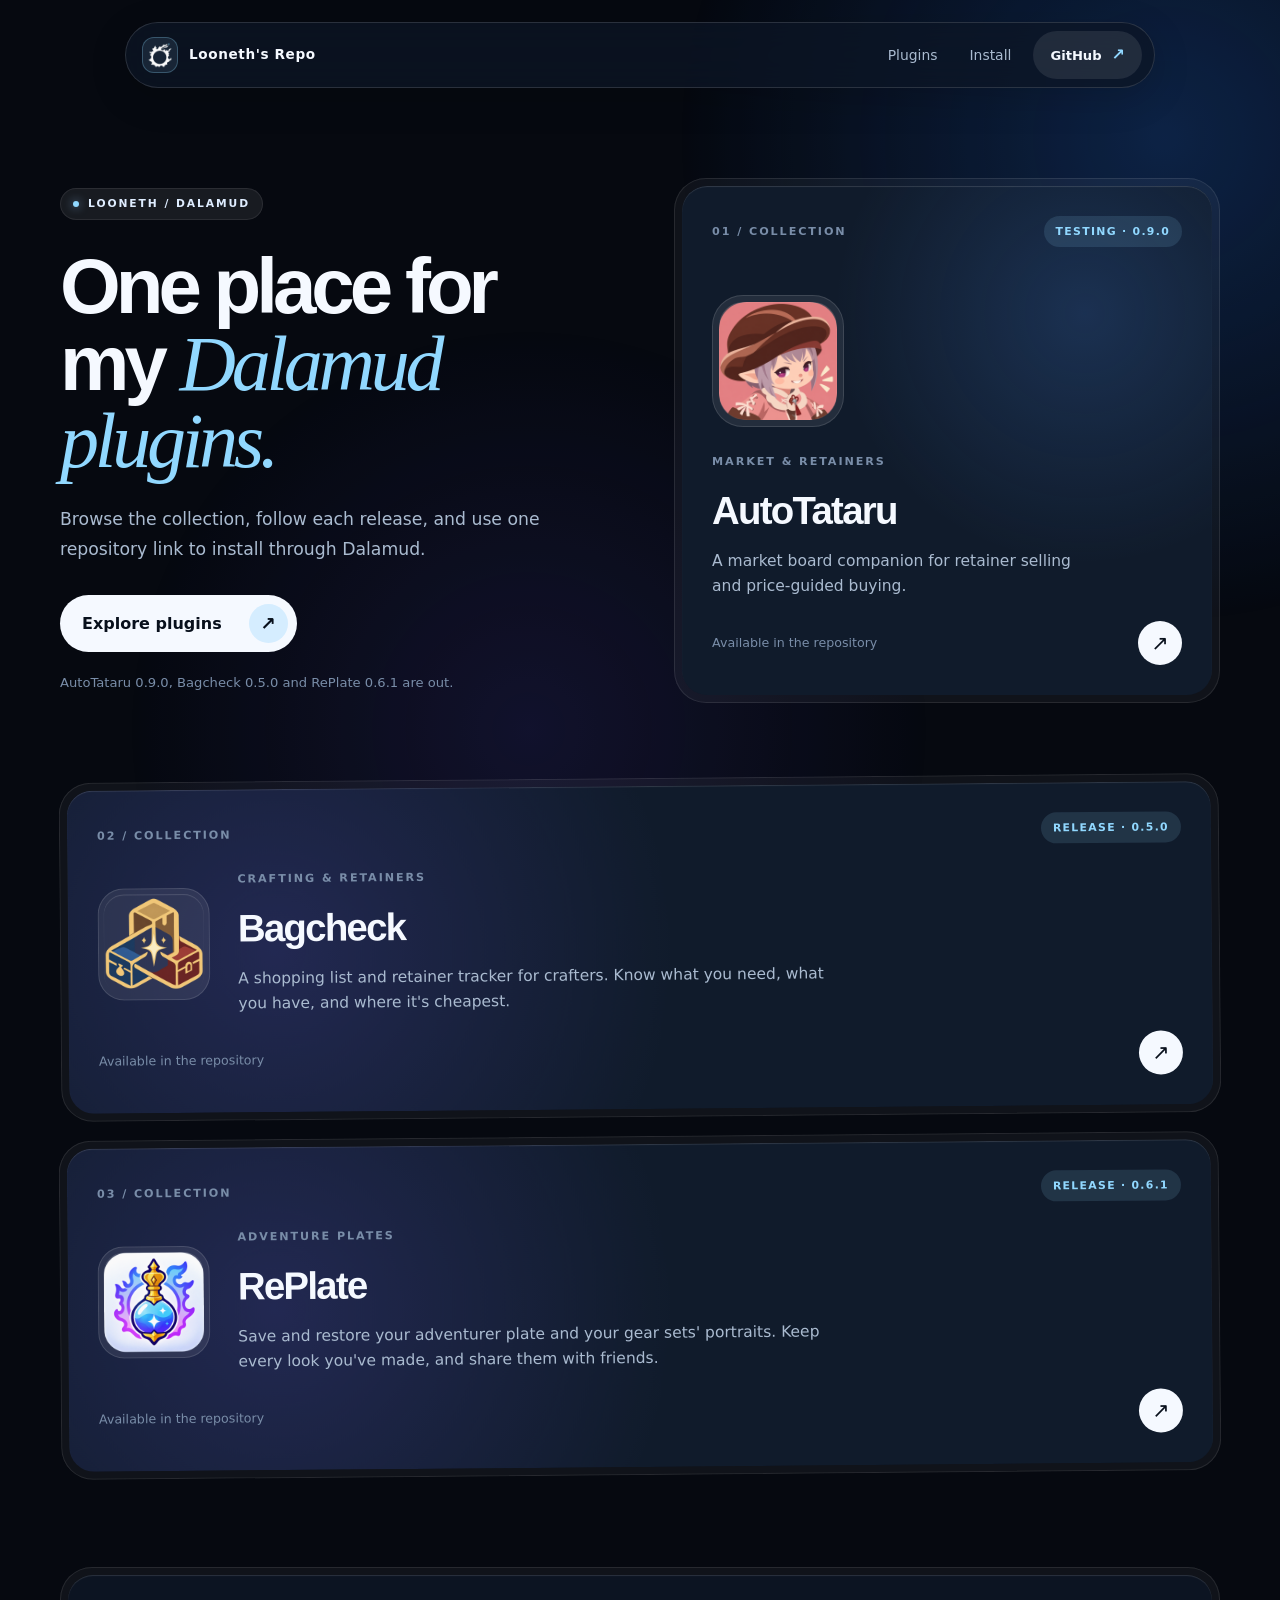
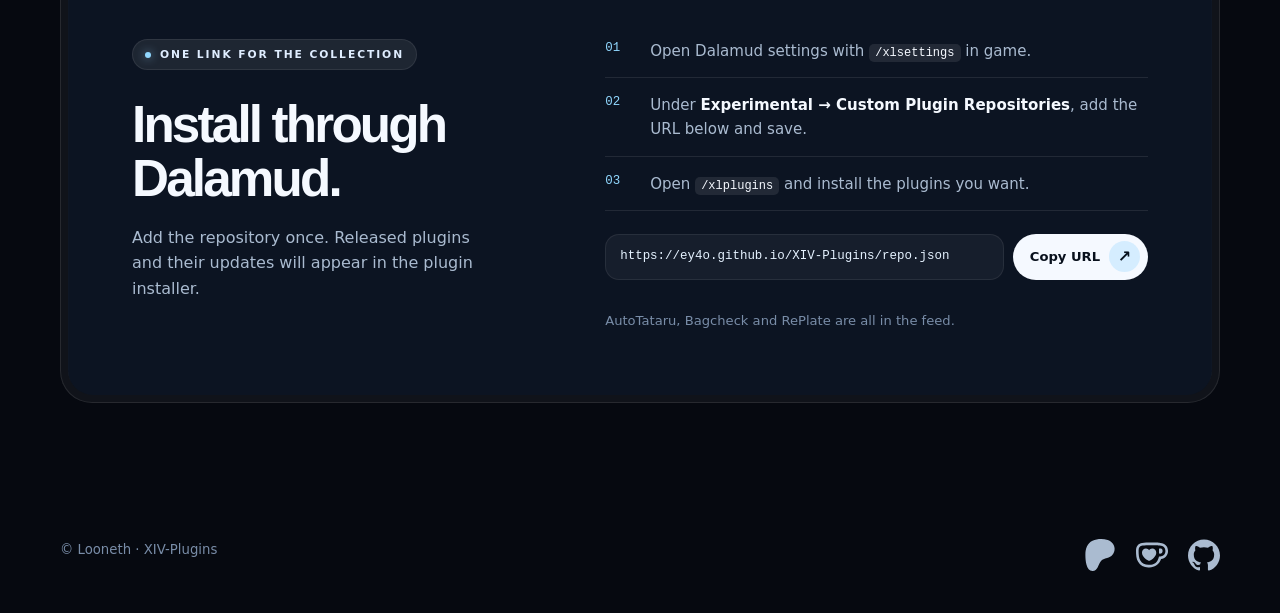
==== docs/index.html @ 41f7b9a5 "RePlate 0.6.1: works with HaselTweaks" ====
<!doctype html>
<html lang="en">
<head>
  <meta charset="utf-8">
  <meta name="viewport" content="width=device-width, initial-scale=1">
  <meta name="theme-color" content="#060910">
  <meta name="description" content="Looneth's Dalamud plugin collection, release information, and repository installation link.">
  <title>XIV-Plugins · Looneth</title>
  <link rel="icon" type="image/png" href="assets/dalamud.png">
  <link rel="stylesheet" href="assets/styles.css">
</head>
<body>
  <div class="ambient" aria-hidden="true"></div>
  <header class="site-nav">
    <div class="nav-inner">
      <a class="brand" href="./" aria-label="Looneth's Repo home"><span class="brand-seal" aria-hidden="true"><img src="assets/dalamud.png" alt="" width="28" height="28"></span><span>Looneth's Repo</span></a>
      <nav aria-label="Primary"><a href="#collection">Plugins</a><a href="#install">Install</a></nav>
      <a class="nav-github" href="https://github.com/EY4O/XIV-Plugins">GitHub <span aria-hidden="true">↗</span></a>
    </div>
  </header>

  <main>
    <section class="hero layout-shell" aria-labelledby="page-title">
      <div class="hero-copy" data-reveal>
        <p class="eyebrow"><span class="eyebrow-point" aria-hidden="true"></span> Looneth / Dalamud</p>
        <h1 id="page-title">One place for my <em>Dalamud plugins.</em></h1>
        <p class="hero-intro">Browse the collection, follow each release, and use one repository link to install through Dalamud.</p>
        <a class="cta" href="#collection"><span>Explore plugins</span><span class="cta-icon" aria-hidden="true">↗</span></a>
        <p class="hero-note">AutoTataru 0.9.0, Bagcheck 0.5.0 and RePlate 0.6.1 are out.</p>
      </div>

      <div class="feature-shell" id="collection" data-reveal>
        <article class="feature-card" aria-labelledby="featured-plugin">
          <div class="feature-top"><span class="overline">01 / Collection</span><span class="status">Testing · 0.9.0</span></div>
          <div class="feature-icon-shell"><div class="feature-icon-core"><img src="assets/autotataru-icon.png" alt="AutoTataru icon" width="116" height="116"></div></div>
          <div class="feature-content">
            <p class="overline">Market &amp; retainers</p>
            <h2 id="featured-plugin">AutoTataru</h2>
            <p>A market board companion for retainer selling and price-guided buying.</p>
          </div>
          <div class="feature-bottom"><span>Available in the repository</span><a class="round-link" href="plugins/autotataru/" aria-label="View AutoTataru details"><span aria-hidden="true">↗</span></a></div>
        </article>
      </div>
    </section>

    <section class="collection-addition layout-shell" aria-labelledby="bagcheck-plugin" data-reveal>
      <div class="feature-shell">
        <article class="feature-card feature-card-addition">
          <div class="feature-top"><span class="overline">02 / Collection</span><span class="status">Release · 0.5.0</span></div>
          <div class="feature-card-addition-main">
            <div class="feature-icon-shell"><div class="feature-icon-core"><img src="assets/bagcheck-icon.png" alt="Bagcheck icon" width="116" height="116"></div></div>
            <div class="feature-content">
              <p class="overline">Crafting &amp; retainers</p>
              <h2 id="bagcheck-plugin">Bagcheck</h2>
              <p>A shopping list and retainer tracker for crafters. Know what you need, what you have, and where it's cheapest.</p>
            </div>
          </div>
          <div class="feature-bottom"><span>Available in the repository</span><a class="round-link" href="plugins/bagcheck/" aria-label="View Bagcheck details"><span aria-hidden="true">↗</span></a></div>
        </article>
      </div>
    </section>

    <section class="collection-addition layout-shell" aria-labelledby="replate-plugin" data-reveal>
      <div class="feature-shell">
        <article class="feature-card feature-card-addition">
          <div class="feature-top"><span class="overline">03 / Collection</span><span class="status">Release · 0.6.1</span></div>
          <div class="feature-card-addition-main">
            <div class="feature-icon-shell"><div class="feature-icon-core"><img src="assets/replate-icon.png" alt="RePlate icon" width="116" height="116"></div></div>
            <div class="feature-content">
              <p class="overline">Adventure Plates</p>
              <h2 id="replate-plugin">RePlate</h2>
              <p>Save and restore your adventurer plate and your gear sets' portraits. Keep every look you've made, and share them with friends.</p>
            </div>
          </div>
          <div class="feature-bottom"><span>Available in the repository</span><a class="round-link" href="plugins/replate/" aria-label="View RePlate details"><span aria-hidden="true">↗</span></a></div>
        </article>
      </div>
    </section>

    <section class="install-section layout-shell" id="install" aria-labelledby="install-title" data-reveal>
      <div class="install-shell">
        <div class="install-core">
          <div class="install-heading">
            <p class="eyebrow"><span class="eyebrow-point" aria-hidden="true"></span> One link for the collection</p>
            <h2 id="install-title">Install through Dalamud.</h2>
            <p>Add the repository once. Released plugins and their updates will appear in the plugin installer.</p>
          </div>
          <div class="install-details">
            <ol class="steps">
              <li><span>01</span><p>Open Dalamud settings with <kbd>/xlsettings</kbd> in game.</p></li>
              <li><span>02</span><p>Under <strong>Experimental → Custom Plugin Repositories</strong>, add the URL below and save.</p></li>
              <li><span>03</span><p>Open <kbd>/xlplugins</kbd> and install the plugins you want.</p></li>
            </ol>
            <div class="feed-row"><code id="feed-url">https://ey4o.github.io/XIV-Plugins/repo.json</code><button class="copy-button" id="copy-feed" type="button">Copy URL <span class="copy-symbol" aria-hidden="true">↗</span></button></div>
            <p class="copy-feedback" id="copy-feedback" role="status" aria-live="polite"></p>
            <p class="feed-note">AutoTataru, Bagcheck and RePlate are all in the feed.</p>
          </div>
        </div>
      </div>
    </section>
  </main>

  <footer class="site-footer layout-shell">
    <span>© Looneth · XIV-Plugins</span>
    <div class="footer-social" aria-label="Community links">
      <a class="social-link" href="https://www.patreon.com/Looneth" aria-label="Support Looneth on Patreon" title="Patreon"><span class="social-icon social-patreon" aria-hidden="true"></span></a>
      <a class="social-link" href="https://ko-fi.com/looneth" aria-label="Support Looneth on Ko-fi" title="Ko-fi"><span class="social-icon social-kofi" aria-hidden="true"></span></a>
      <a class="social-link" href="https://github.com/EY4O/XIV-Plugins" aria-label="XIV-Plugins on GitHub" title="GitHub"><span class="social-icon social-github" aria-hidden="true"></span></a>
    </div>
  </footer>
  <script>
    document.getElementById('copy-feed').addEventListener('click', async () => {
      const feedback = document.getElementById('copy-feedback');
      try {
        await navigator.clipboard.writeText(document.getElementById('feed-url').textContent.trim());
        feedback.textContent = 'Repository URL copied.';
      } catch {
        feedback.textContent = 'Copy the URL shown above.';
      }
    });
    if ('IntersectionObserver' in window && !matchMedia('(prefers-reduced-motion: reduce)').matches) {
      const blocks = document.querySelectorAll('[data-reveal]');
      document.documentElement.classList.add('motion');
      blocks.forEach(block => block.classList.add('awaiting-reveal'));
      const observer = new IntersectionObserver(entries => {
        entries.forEach(entry => {
          if (!entry.isIntersecting) return;
          entry.target.classList.remove('awaiting-reveal');
          entry.target.classList.add('revealed');
          observer.unobserve(entry.target);
        });
      }, { threshold: 0.08 });
      blocks.forEach(block => observer.observe(block));
    }
  </script>
</body>
</html>
---- docs/assets/styles.css ----
:root {
  color-scheme: dark;
  --bg: #060910;
  --surface: #0c1422;
  --surface-2: #101b2b;
  --text: #f5f9ff;
  --muted: #aabbd0;
  --subtle: #798da8;
  --accent: #91d8ff;
  --line: rgba(245, 249, 255, .11);
  font-family: "Geist", "Segoe UI Variable", system-ui, sans-serif;
  font-synthesis: none;
}
* { box-sizing: border-box; }
html { scroll-behavior: smooth; }
body { margin: 0; min-width: 320px; background: var(--bg); color: var(--text); line-height: 1.6; }
body > *:not(.ambient) { position: relative; z-index: 1; }
.ambient { position: fixed; inset: -12%; z-index: 0; pointer-events: none; background: radial-gradient(circle at 83% 22%, rgba(30, 95, 193, .39), transparent 31%), radial-gradient(circle at 43% 75%, rgba(71, 61, 171, .24), transparent 33%); opacity: .78; animation: drift 25s cubic-bezier(.32,.72,0,1) infinite alternate; }
@keyframes drift { from { transform: translate3d(-1%, 0, 0); } to { transform: translate3d(1.5%, -1.5%, 0); } }
a { color: inherit; }
button { font: inherit; }
img { max-width: 100%; }
::selection { background: #2265a5; color: #fff; }
.layout-shell { width: min(1160px, calc(100% - 48px)); margin-inline: auto; }

.site-nav { position: sticky !important; top: 18px; z-index: 10 !important; width: min(1030px, calc(100% - 36px)); margin: 22px auto 0; border-radius: 999px; background: rgba(13, 22, 38, .76); box-shadow: inset 0 0 0 1px rgba(255,255,255,.13), 0 10px 38px rgba(0,0,0,.16); backdrop-filter: blur(20px); -webkit-backdrop-filter: blur(20px); }
.nav-inner { min-height: 66px; display: flex; align-items: center; justify-content: space-between; gap: 22px; padding: 8px 13px 8px 17px; }
.brand { display: inline-flex; align-items: center; gap: 11px; flex: none; text-decoration: none; font-size: .85rem; font-weight: 750; letter-spacing: .045em; }
.brand-seal { width: 36px; height: 36px; display: inline-grid; place-items: center; border-radius: 12px; background: rgba(145,216,255,.1); box-shadow: inset 0 0 0 1px rgba(145,216,255,.27); }
.brand-seal img { display: block; width: 28px; height: 28px; object-fit: contain; }
.nav-inner nav { display: flex; align-items: center; gap: 32px; margin-left: auto; }
.nav-inner nav a { color: var(--muted); text-decoration: none; font-size: .87rem; }
.nav-inner nav a:hover { color: var(--text); }
.nav-github { display: inline-flex; align-items: center; gap: 10px; flex: none; padding: 11px 17px; border-radius: 999px; background: rgba(255,255,255,.09); text-decoration: none; font-size: .82rem; font-weight: 650; }
.nav-github span { color: var(--accent); font-size: 1rem; }

.hero { display: grid; grid-template-columns: minmax(0, .98fr) minmax(0, 1.02fr); align-items: center; gap: clamp(42px, 7vw, 105px); min-height: 680px; padding-top: 90px; padding-bottom: 110px; }
.hero-copy { max-width: 560px; }
.eyebrow { display: inline-flex; align-items: center; gap: 9px; width: max-content; max-width: 100%; margin: 0 0 28px; padding: 7px 13px; border-radius: 999px; background: rgba(255,255,255,.075); box-shadow: inset 0 0 0 1px rgba(255,255,255,.08); color: #dfedff; font-size: .67rem; font-weight: 650; letter-spacing: .18em; text-transform: uppercase; }
.eyebrow-point { width: 6px; height: 6px; flex: none; border-radius: 50%; background: var(--accent); box-shadow: 0 0 10px rgba(145,216,255,.66); }
h1, h2, h3, p { margin-top: 0; }
h1, h2, h3 { font-weight: 650; }
h1 { margin-bottom: 26px; font-family: "Clash Display", "Aptos Display", "Segoe UI Variable", sans-serif; font-size: clamp(3.7rem, 6.1vw, 6.5rem); line-height: .99; letter-spacing: -.064em; }
h1 em { color: var(--accent); font-family: "PP Editorial New", "Instrument Serif", Georgia, serif; font-weight: 400; letter-spacing: -.055em; }
.hero-intro { max-width: 500px; margin-bottom: 30px; color: var(--muted); font-size: 1.08rem; line-height: 1.72; }
.hero-note { margin: 20px 0 0; color: var(--subtle); font-size: .82rem; }
.cta { display: inline-flex; align-items: center; justify-content: space-between; gap: 27px; min-height: 57px; padding: 8px 9px 8px 22px; border-radius: 999px; background: var(--text); color: #08101c; text-decoration: none; font-weight: 750; transition: transform .5s cubic-bezier(.32,.72,0,1); }
.cta:active, .copy-button:active { transform: scale(.98); }
.cta-icon { display: inline-grid; place-items: center; width: 39px; height: 39px; border-radius: 50%; background: #d5edff; font-size: 1.15rem; transition: transform .5s cubic-bezier(.32,.72,0,1); }
.cta:hover .cta-icon { transform: translate(3px,-2px) scale(1.05); }

.feature-shell, .install-shell, .detail-shell, .content-shell { padding: 8px; border-radius: 32px; background: rgba(255,255,255,.045); box-shadow: inset 0 0 0 1px rgba(255,255,255,.095); }
.feature-shell { scroll-margin-top: 110px; transform: rotate(1.5deg); transition: transform .7s cubic-bezier(.32,.72,0,1); }
.feature-shell:hover { transform: rotate(0) translateY(-4px); }
.feature-card { min-height: 505px; display: flex; flex-direction: column; padding: 30px; border-radius: 25px; background: radial-gradient(circle at 76% 25%, rgba(64,126,218,.22), transparent 45%), var(--surface-2); box-shadow: inset 0 1px 1px rgba(255,255,255,.14); }
.feature-top, .feature-bottom { display: flex; align-items: center; justify-content: space-between; gap: 18px; }
.overline { margin: 0; color: var(--subtle); font-size: .7rem; font-weight: 700; letter-spacing: .17em; text-transform: uppercase; }
.status { display: inline-block; padding: 7px 12px; border-radius: 999px; background: rgba(145,216,255,.13); color: var(--accent); font-size: .68rem; font-weight: 750; letter-spacing: .12em; text-transform: uppercase; white-space: nowrap; }
.feature-icon-shell { width: 132px; height: 132px; margin-top: 48px; padding: 7px; border-radius: 31px; background: rgba(255,255,255,.08); box-shadow: inset 0 0 0 1px rgba(255,255,255,.12); }
.feature-icon-core { width: 100%; height: 100%; overflow: hidden; border-radius: 24px; box-shadow: inset 0 1px 1px rgba(255,255,255,.15); }
.feature-icon-core img { width: 100%; height: 100%; object-fit: cover; }
.feature-content { margin-top: 26px; }
.feature-content h2 { margin: 9px 0 7px; font-family: "Clash Display", "Aptos Display", "Segoe UI Variable", sans-serif; font-size: clamp(2rem, 3vw, 2.65rem); letter-spacing: -.045em; }
.feature-content p:last-child { max-width: 390px; margin-bottom: 0; color: var(--muted); font-size: .97rem; }
.feature-bottom { margin-top: auto; padding-top: 23px; color: var(--subtle); font-size: .79rem; }
.round-link { width: 44px; height: 44px; display: inline-grid; place-items: center; border-radius: 50%; background: var(--text); color: #08101c; text-decoration: none; font-size: 1.3rem; transition: transform .5s cubic-bezier(.32,.72,0,1); }
.round-link:hover { transform: translate(3px,-3px) scale(1.05); }
.collection-addition { margin-top: -35px; }
.collection-addition + .collection-addition { margin-top: 18px; }
.collection-addition .feature-shell { transform: rotate(-.5deg); }
.collection-addition .feature-shell:hover { transform: rotate(0) translateY(-4px); }
.feature-card-addition { min-height: 300px; background: radial-gradient(circle at 18% 50%, rgba(99,89,220,.22), transparent 42%), var(--surface-2); }
.feature-card-addition-main { display: flex; align-items: center; gap: 28px; }
.feature-card-addition .feature-icon-shell { flex: none; width: 112px; height: 112px; margin-top: 20px; padding: 6px; border-radius: 26px; }
.feature-card-addition .feature-icon-core { border-radius: 20px; }
.feature-card-addition .feature-content { margin-top: 20px; }
.feature-card-addition .feature-content p:last-child { max-width: 600px; }

.install-section { padding-top: 92px; padding-bottom: 136px; scroll-margin-top: 125px; }
.install-core { display: grid; grid-template-columns: minmax(0, .85fr) minmax(0, 1.15fr); gap: 72px; padding: clamp(32px, 5vw, 70px); border-radius: 25px; background: var(--surface); box-shadow: inset 0 1px 1px rgba(255,255,255,.13); }
.install-heading h2 { max-width: 390px; margin-bottom: 20px; font-family: "Clash Display", "Aptos Display", "Segoe UI Variable", sans-serif; font-size: clamp(2.4rem, 4vw, 4rem); line-height: 1.04; letter-spacing: -.055em; }
.install-heading p:last-child { max-width: 360px; color: var(--muted); }
.steps { list-style: none; margin: 0; padding: 0; }
.steps li { display: grid; grid-template-columns: 30px 1fr; gap: 15px; padding: 15px 0; box-shadow: inset 0 -1px rgba(255,255,255,.09); }
.steps li:first-child { padding-top: 0; }
.steps li span { color: var(--accent); font-family: "Geist Mono", "Cascadia Code", monospace; font-size: .78rem; }
.steps p { margin: 0; color: var(--muted); font-size: .94rem; }
.steps strong { color: var(--text); font-weight: 600; }
kbd { padding: 2px 6px; border-radius: 5px; background: rgba(255,255,255,.09); color: var(--text); font-family: "Geist Mono", "Cascadia Code", monospace; font-size: .8em; }
.feed-row { display: flex; align-items: stretch; gap: 9px; margin-top: 23px; }
.feed-row code { display: flex; align-items: center; flex: 1; min-width: 0; overflow-wrap: anywhere; padding: 13px 15px; border-radius: 14px; background: rgba(255,255,255,.045); box-shadow: inset 0 0 0 1px rgba(255,255,255,.075); color: #e5f2ff; font-family: "Geist Mono", "Cascadia Code", monospace; font-size: .78rem; }
.copy-button { display: inline-flex; align-items: center; gap: 9px; flex: none; padding: 7px 8px 7px 17px; border: 0; border-radius: 999px; background: var(--text); color: #08101c; font-size: .82rem; font-weight: 750; cursor: pointer; transition: transform .5s cubic-bezier(.32,.72,0,1); }
.copy-symbol { display: inline-grid; place-items: center; width: 31px; height: 31px; border-radius: 50%; background: #d5edff; font-size: 1rem; transition: transform .5s cubic-bezier(.32,.72,0,1); }
.copy-button:hover .copy-symbol { transform: translate(2px,-2px) scale(1.05); }
.copy-feedback { min-height: 1.5em; margin: 10px 0 0; color: var(--accent); font-size: .85rem; }
.feed-note { margin: 0; color: var(--subtle); font-size: .82rem; }
.site-footer { display: flex; justify-content: space-between; flex-wrap: wrap; gap: 12px 30px; padding-bottom: 42px; color: var(--subtle); font-size: .83rem; }
.site-footer a { color: var(--muted); text-decoration: none; }
.site-footer a:hover { color: var(--text); }
.footer-social { display: flex; align-items: center; gap: 8px; margin: -6px -6px -6px 0; }
.social-link { width: 44px; height: 44px; display: inline-grid; place-items: center; border-radius: 50%; }
.social-icon { display: block; width: 32px; height: 32px; background: var(--muted); -webkit-mask-repeat: no-repeat; mask-repeat: no-repeat; -webkit-mask-position: center; mask-position: center; -webkit-mask-size: contain; mask-size: contain; transition: background-color .3s cubic-bezier(.32,.72,0,1), transform .3s cubic-bezier(.32,.72,0,1); }
.social-patreon { -webkit-mask-image: url('patreon.svg'); mask-image: url('patreon.svg'); }
.social-kofi { -webkit-mask-image: url('kofi.svg'); mask-image: url('kofi.svg'); }
.social-github { -webkit-mask-image: url('github.svg'); mask-image: url('github.svg'); }
.social-link:hover .social-icon, .social-link:focus-visible .social-icon { background: var(--accent); transform: translateY(-2px); }
.social-link:hover .social-patreon, .social-link:focus-visible .social-patreon { background: linear-gradient(135deg, #ff424d, #ff8a4b); }
.social-link:hover .social-kofi, .social-link:focus-visible .social-kofi { background: #ff6433; }

.back-link { display: inline-block; margin-top: 38px; color: var(--muted); text-decoration: none; font-size: .84rem; }
.back-link:hover { color: var(--text); }
.detail-hero { display: grid; grid-template-columns: minmax(0, 1fr) minmax(0, .9fr); gap: clamp(45px, 7vw, 110px); align-items: center; min-height: 640px; padding-top: 70px; padding-bottom: 105px; }
.detail-copy h1 { margin-bottom: 22px; }
.detail-summary { max-width: 520px; margin-bottom: 28px; color: var(--muted); font-size: 1.09rem; }
.detail-status { display: flex; align-items: center; gap: 16px; margin-bottom: 32px; }
.detail-status span:last-child { color: var(--subtle); font-size: .8rem; }
.detail-card { min-height: 480px; display: flex; flex-direction: column; padding: 34px; border-radius: 25px; background: radial-gradient(circle at 80% 18%, rgba(64,126,218,.16), transparent 45%), var(--surface-2); box-shadow: inset 0 1px 1px rgba(255,255,255,.14); }
.detail-card .feature-icon-shell { margin-top: 35px; }
.detail-card h2 { margin: 22px 0 13px; font-family: "Clash Display", "Aptos Display", "Segoe UI Variable", sans-serif; font-size: 2rem; letter-spacing: -.04em; }
.detail-card dl { margin: auto 0 0; }
.detail-card dl div { display: flex; justify-content: space-between; gap: 15px; padding: 11px 0; box-shadow: inset 0 -1px rgba(255,255,255,.09); }
.detail-card dt { color: var(--subtle); }
.detail-card dd { margin: 0; text-align: right; }
.detail-content { padding-top: 74px; padding-bottom: 138px; }
.content-core { display: grid; grid-template-columns: minmax(0, 1.15fr) minmax(260px, .85fr); gap: 68px; padding: clamp(30px, 5vw, 70px); border-radius: 25px; background: var(--surface); box-shadow: inset 0 1px 1px rgba(255,255,255,.13); }
.content-core h2 { margin-bottom: 20px; font-family: "Clash Display", "Aptos Display", "Segoe UI Variable", sans-serif; font-size: clamp(2.2rem, 3.8vw, 3.6rem); line-height: 1.1; letter-spacing: -.05em; }
.content-core p, .content-core li { color: var(--muted); }
.content-core ul { padding-left: 22px; }
.content-core li { padding: 3px 0; }
.release-note { align-self: start; padding: 25px; border-radius: 19px; background: rgba(145,216,255,.065); box-shadow: inset 0 0 0 1px rgba(145,216,255,.11); }
.release-note h3 { margin-bottom: 10px; font-size: 1.1rem; }
.release-note p:last-child { margin-bottom: 0; }
.detail-tagline { margin-bottom: 14px; font-family: "Clash Display", "Aptos Display", "Segoe UI Variable", sans-serif; font-size: clamp(1.5rem, 2.4vw, 2rem); font-weight: 650; line-height: 1.2; letter-spacing: -.035em; }
.hook-strip { display: grid; grid-template-columns: repeat(3, minmax(0, 1fr)); gap: 14px; scroll-margin-top: 110px; }
.hook-card { padding: 26px; border-radius: 25px; background: rgba(255,255,255,.045); box-shadow: inset 0 0 0 1px rgba(255,255,255,.095); }
.hook-card h3 { margin-bottom: 8px; font-size: 1.1rem; }
.hook-card p { margin: 0; color: var(--muted); font-size: .94rem; }
.pitch-section { padding-top: 74px; }
.content-core .pitch-list { list-style: none; margin: 0; padding: 0; }
.pitch-list li { padding: 13px 0; box-shadow: inset 0 -1px rgba(255,255,255,.09); }
.pitch-list li:first-child { padding-top: 0; }
.pitch-list strong { color: var(--text); font-weight: 600; }
.content-core .closing-title { font-size: clamp(1.9rem, 3vw, 2.7rem); }
.content-core .cta { margin-top: 8px; }

html.motion [data-reveal].awaiting-reveal { opacity: 0; transform: translateY(42px); }
html.motion [data-reveal].revealed { opacity: 1; transform: translateY(0); transition: opacity .85s cubic-bezier(.32,.72,0,1), transform .85s cubic-bezier(.32,.72,0,1); }
:focus-visible { outline: 3px solid var(--accent); outline-offset: 4px; }
@media (max-width: 768px) {
  .layout-shell { width: calc(100% - 32px); }
  .site-nav { top: 12px; width: calc(100% - 24px); margin-top: 12px; }
  .nav-inner { min-height: 58px; padding: 7px 9px 7px 13px; gap: 11px; }
  .brand { gap: 7px; font-size: .72rem; }
  .brand-seal { width: 31px; height: 31px; border-radius: 10px; }
  .brand-seal img { width: 24px; height: 24px; }
  .nav-inner nav { gap: 15px; }
  .nav-inner nav a { font-size: .76rem; }
  .nav-github { display: none; }
  .hero, .detail-hero { grid-template-columns: 1fr; min-height: 0; gap: 48px; padding-top: 73px; padding-bottom: 85px; }
  .hero-copy { max-width: none; }
  h1 { max-width: 640px; font-size: clamp(3.6rem, 11vw, 5.7rem); }
  .feature-shell { transform: none; }
  .feature-shell:hover { transform: translateY(-3px); }
  .collection-addition { margin-top: -30px; }
  .collection-addition .feature-shell { transform: none; }
  .collection-addition .feature-shell:hover { transform: translateY(-3px); }
  .install-section { padding-top: 48px; padding-bottom: 100px; }
  .install-core, .content-core { grid-template-columns: 1fr; gap: 37px; padding: 34px; }
  .detail-content { padding-top: 40px; padding-bottom: 100px; }
  .hook-strip { grid-template-columns: 1fr; }
  .pitch-section { padding-top: 40px; }
}
@media (max-width: 500px) {
  .hero { padding-top: 58px; gap: 45px; }
  h1 { font-size: clamp(3.2rem, 12vw, 4.5rem); }
  .feature-card { min-height: 470px; padding: 25px; }
  .feature-icon-shell { margin-top: 40px; }
  .feature-card-addition { min-height: 0; }
  .feature-card-addition-main { flex-direction: column; align-items: flex-start; gap: 0; }
  .feature-card-addition .feature-icon-shell { margin-top: 28px; }
  .feature-card-addition .feature-content { margin-top: 21px; }
  .install-core, .content-core { padding: 27px; }
  .feed-row { flex-wrap: wrap; }
  .feed-row code, .copy-button { width: 100%; }
  .copy-button { justify-content: space-between; }
  .detail-card { min-height: 440px; padding: 27px; }
}
@media (prefers-reduced-motion: reduce) {
  html { scroll-behavior: auto; }
  .ambient { animation: none; }
  .feature-shell, .cta, .cta-icon, .round-link, .copy-button, .copy-symbol, .social-icon, html.motion [data-reveal].revealed { transition: none; }
  html.motion [data-reveal].awaiting-reveal { opacity: 1; transform: none; }
}
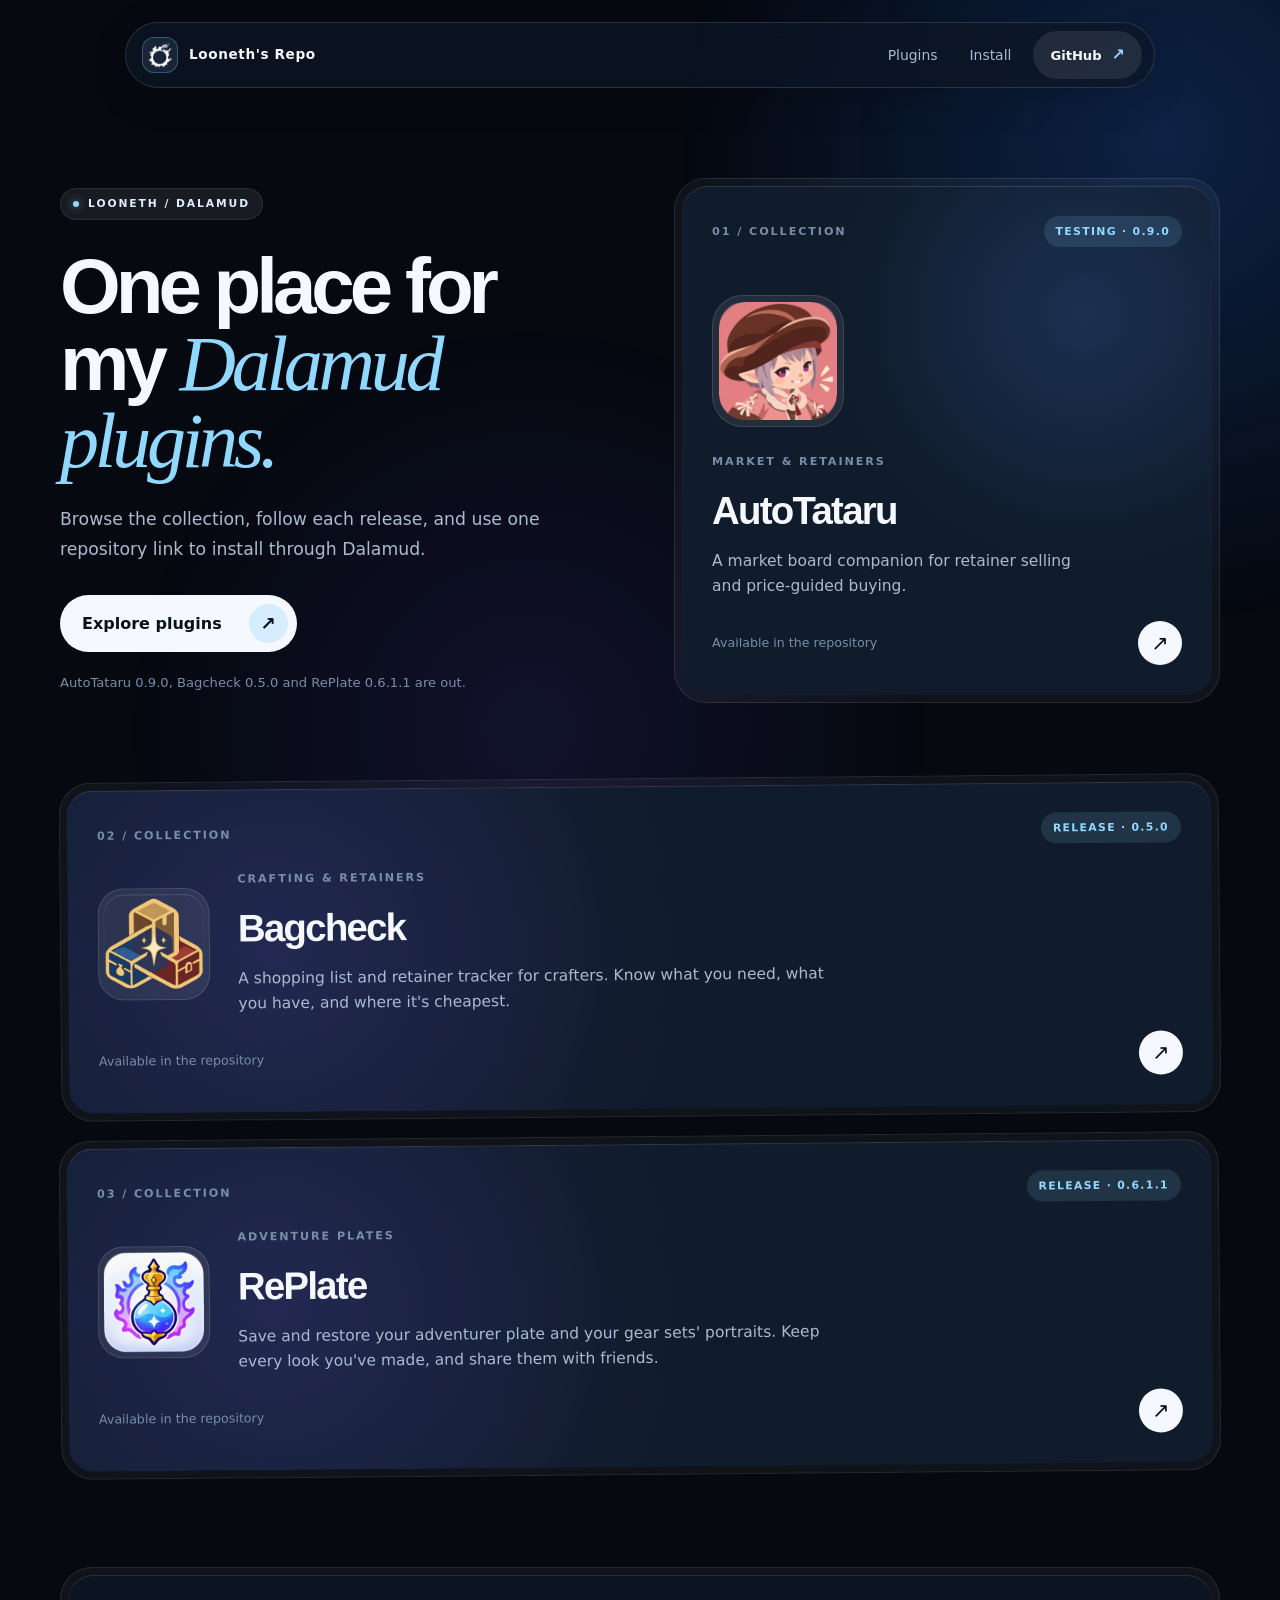
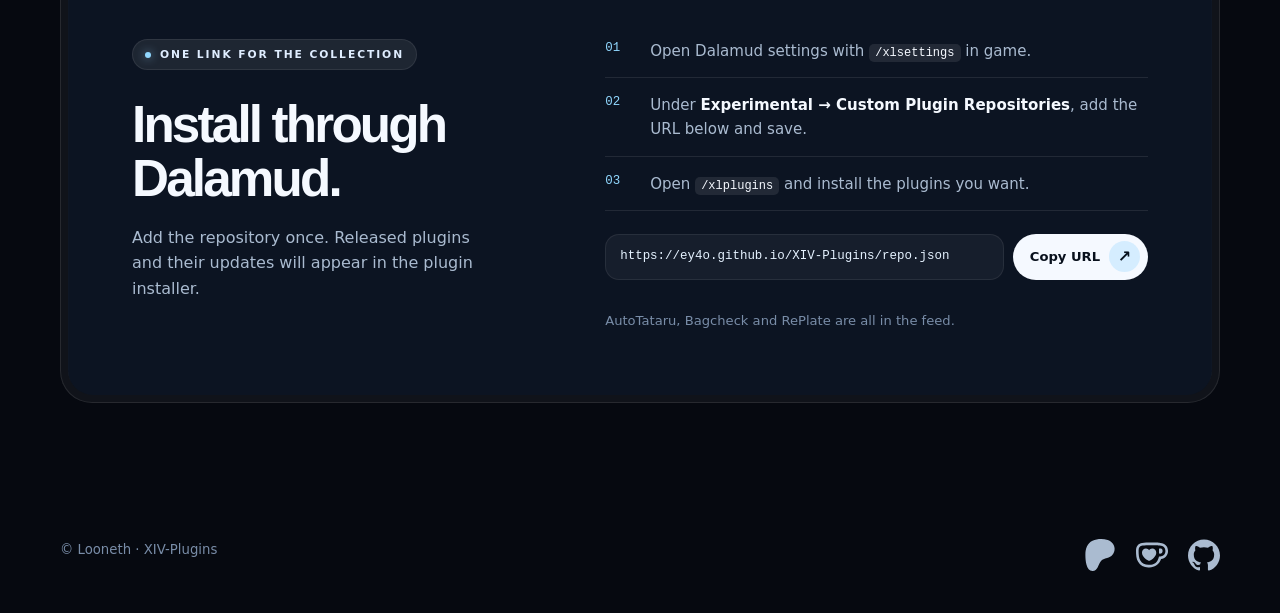
==== commit 701dc18f: "RePlate 0.6.1.1: a button above your plate" ====
--- a/docs/index.html
+++ b/docs/index.html
@@ -26,7 +26,7 @@
         <h1 id="page-title">One place for my <em>Dalamud plugins.</em></h1>
         <p class="hero-intro">Browse the collection, follow each release, and use one repository link to install through Dalamud.</p>
         <a class="cta" href="#collection"><span>Explore plugins</span><span class="cta-icon" aria-hidden="true">↗</span></a>
-        <p class="hero-note">AutoTataru 0.9.0, Bagcheck 0.5.0 and RePlate 0.6.1 are out.</p>
+        <p class="hero-note">AutoTataru 0.9.0, Bagcheck 0.5.0 and RePlate 0.6.1.1 are out.</p>
       </div>
 
       <div class="feature-shell" id="collection" data-reveal>
@@ -63,7 +63,7 @@
     <section class="collection-addition layout-shell" aria-labelledby="replate-plugin" data-reveal>
       <div class="feature-shell">
         <article class="feature-card feature-card-addition">
-          <div class="feature-top"><span class="overline">03 / Collection</span><span class="status">Release · 0.6.1</span></div>
+          <div class="feature-top"><span class="overline">03 / Collection</span><span class="status">Release · 0.6.1.1</span></div>
           <div class="feature-card-addition-main">
             <div class="feature-icon-shell"><div class="feature-icon-core"><img src="assets/replate-icon.png" alt="RePlate icon" width="116" height="116"></div></div>
             <div class="feature-content">
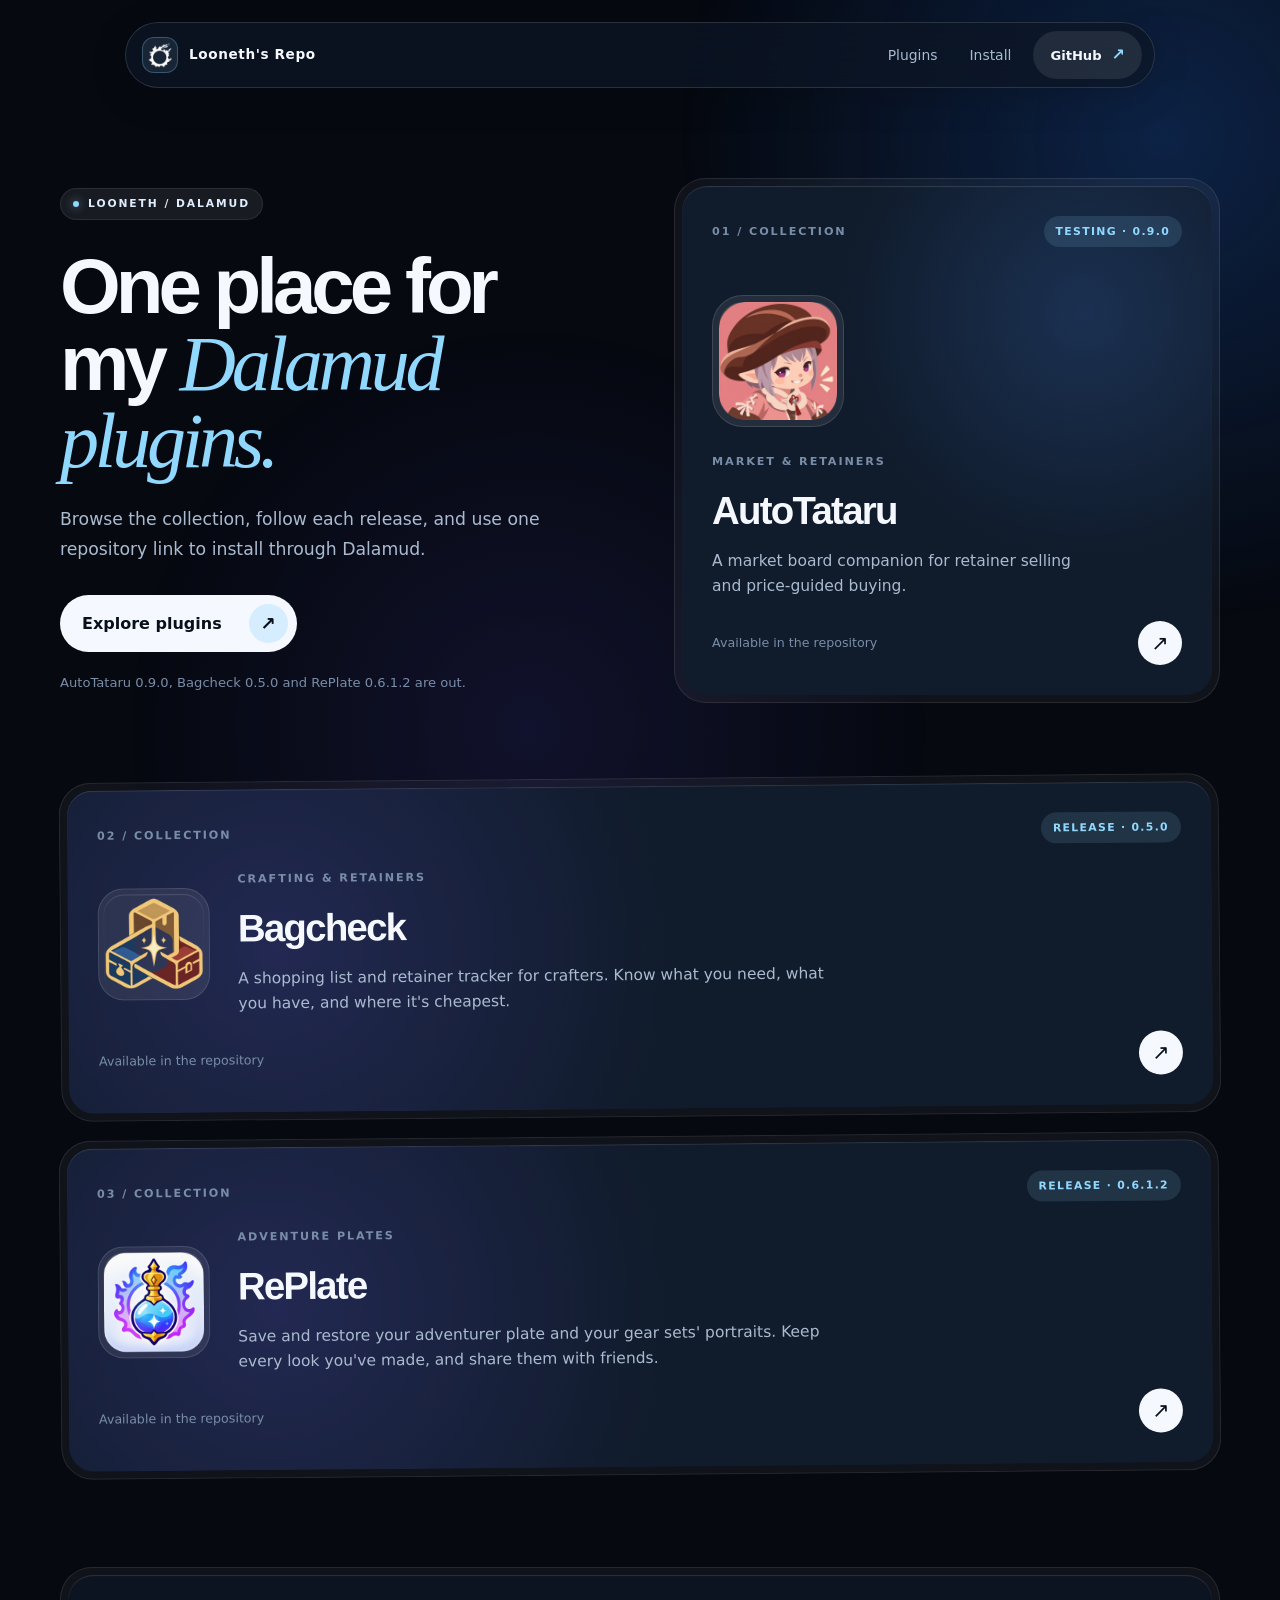
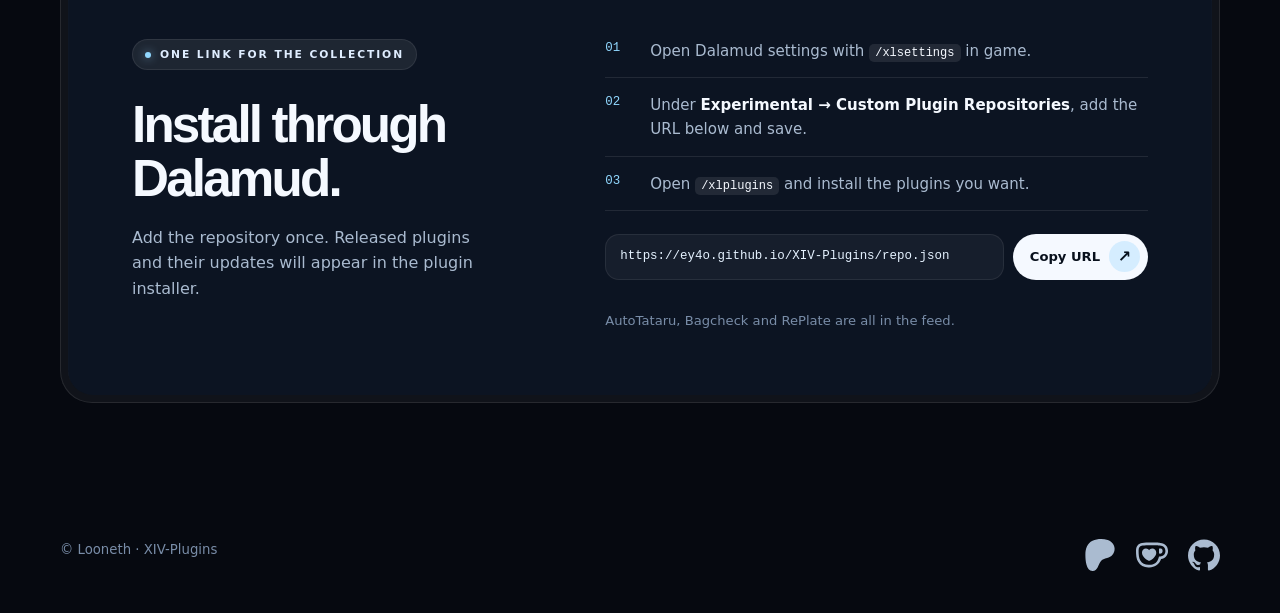
==== commit fe19f0a0: "RePlate 0.6.1.2: the button moves to the edit menu" ====
--- a/docs/index.html
+++ b/docs/index.html
@@ -26,7 +26,7 @@
         <h1 id="page-title">One place for my <em>Dalamud plugins.</em></h1>
         <p class="hero-intro">Browse the collection, follow each release, and use one repository link to install through Dalamud.</p>
         <a class="cta" href="#collection"><span>Explore plugins</span><span class="cta-icon" aria-hidden="true">↗</span></a>
-        <p class="hero-note">AutoTataru 0.9.0, Bagcheck 0.5.0 and RePlate 0.6.1.1 are out.</p>
+        <p class="hero-note">AutoTataru 0.9.0, Bagcheck 0.5.0 and RePlate 0.6.1.2 are out.</p>
       </div>
 
       <div class="feature-shell" id="collection" data-reveal>
@@ -63,7 +63,7 @@
     <section class="collection-addition layout-shell" aria-labelledby="replate-plugin" data-reveal>
       <div class="feature-shell">
         <article class="feature-card feature-card-addition">
-          <div class="feature-top"><span class="overline">03 / Collection</span><span class="status">Release · 0.6.1.1</span></div>
+          <div class="feature-top"><span class="overline">03 / Collection</span><span class="status">Release · 0.6.1.2</span></div>
           <div class="feature-card-addition-main">
             <div class="feature-icon-shell"><div class="feature-icon-core"><img src="assets/replate-icon.png" alt="RePlate icon" width="116" height="116"></div></div>
             <div class="feature-content">
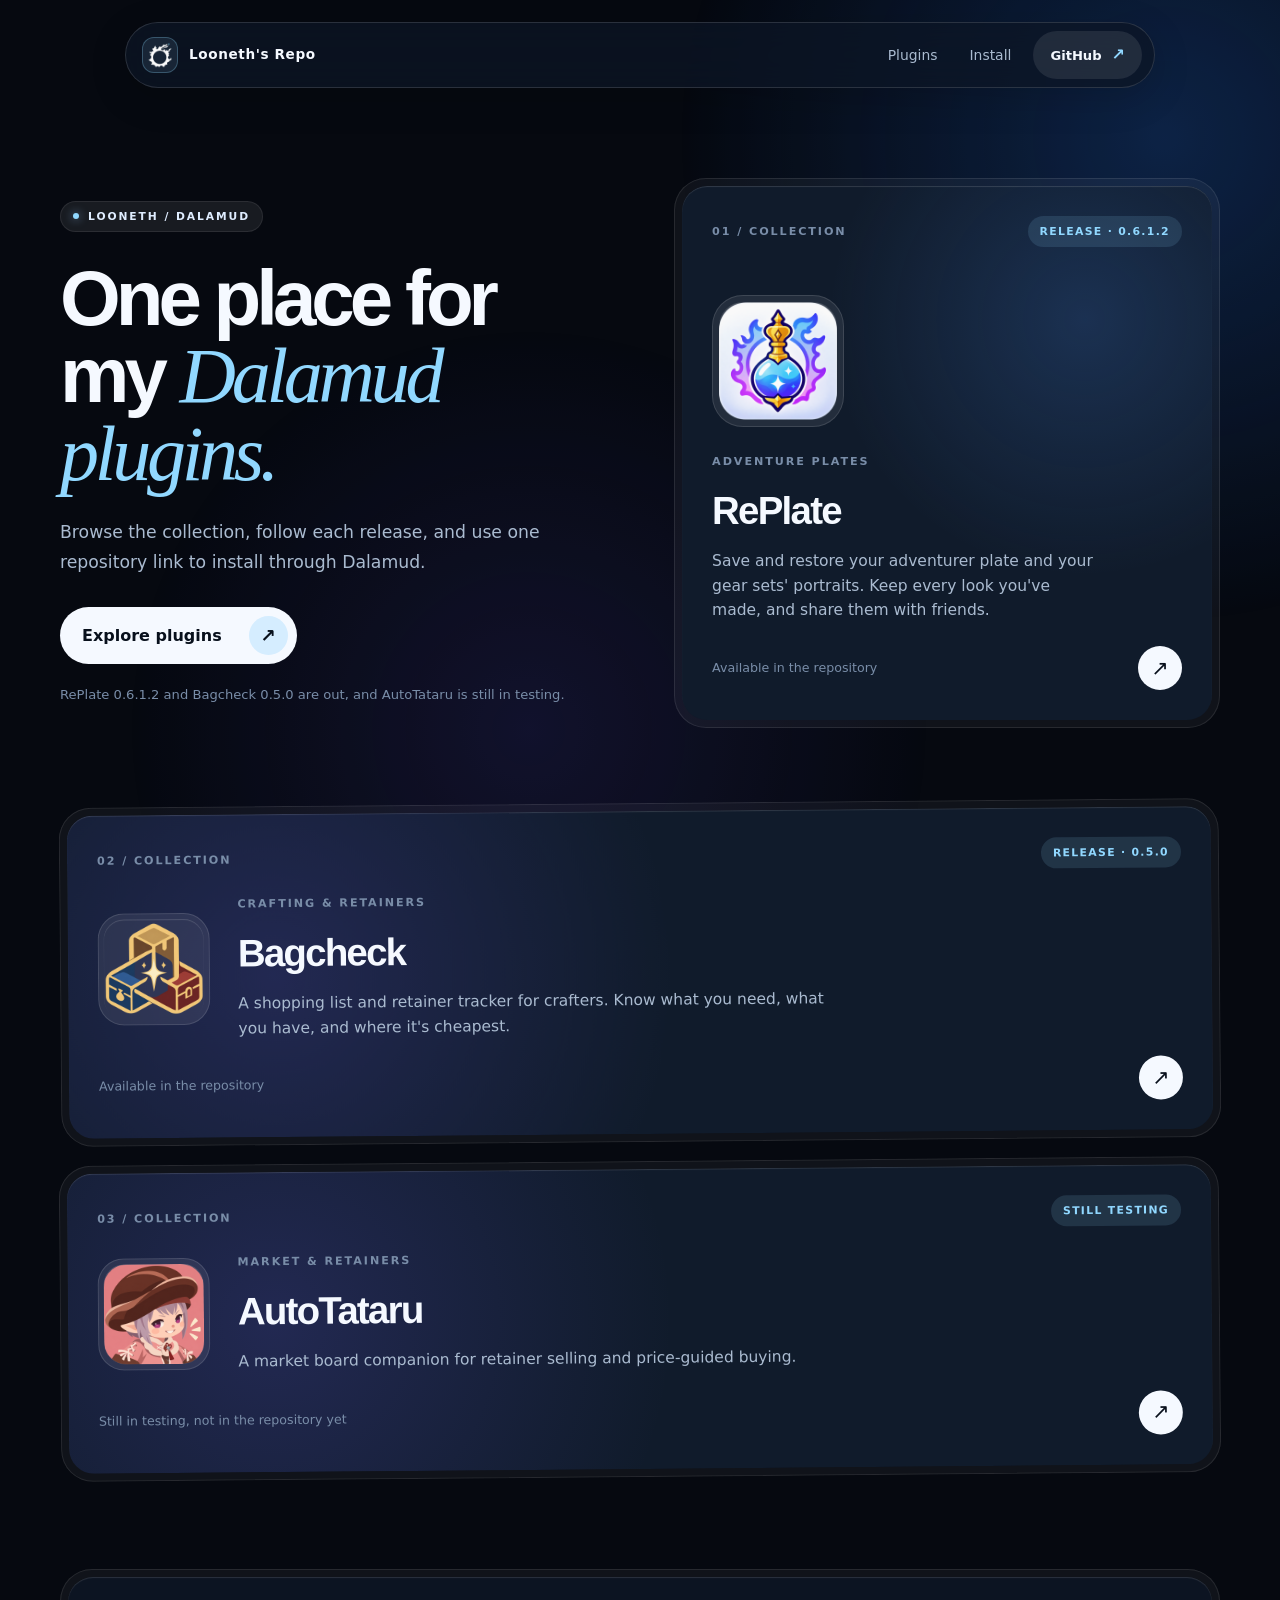
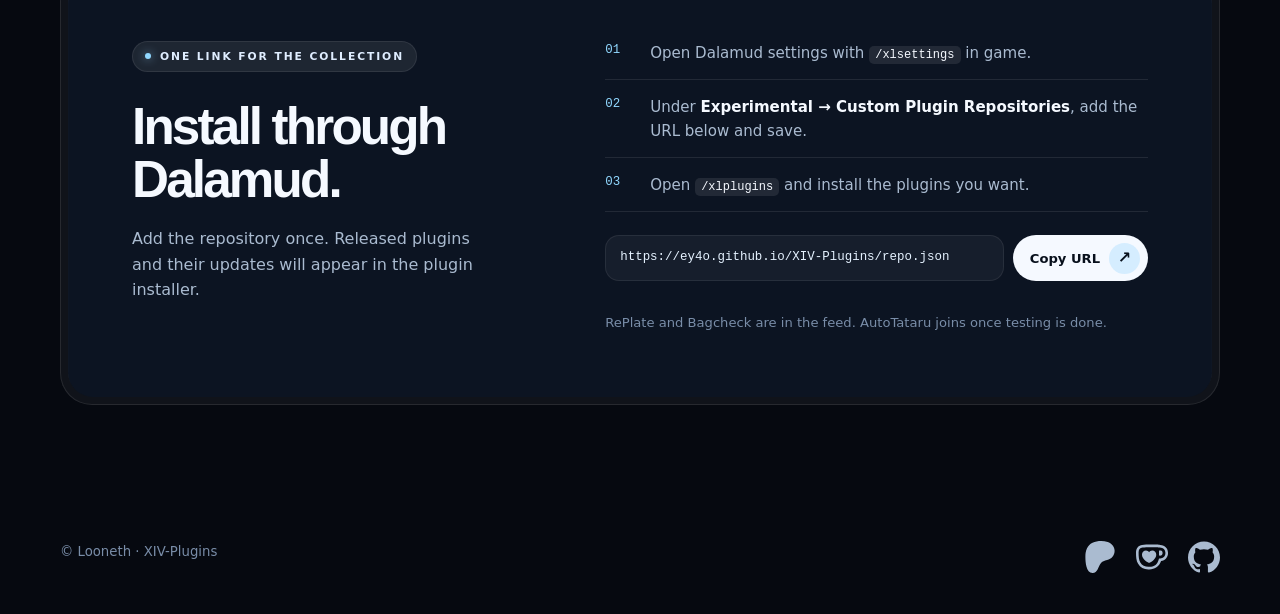
==== commit cb64dcec: "Feature RePlate, and keep AutoTataru out of the feed while it's tested" ====
--- a/docs/index.html
+++ b/docs/index.html
@@ -26,19 +26,19 @@
         <h1 id="page-title">One place for my <em>Dalamud plugins.</em></h1>
         <p class="hero-intro">Browse the collection, follow each release, and use one repository link to install through Dalamud.</p>
         <a class="cta" href="#collection"><span>Explore plugins</span><span class="cta-icon" aria-hidden="true">↗</span></a>
-        <p class="hero-note">AutoTataru 0.9.0, Bagcheck 0.5.0 and RePlate 0.6.1.2 are out.</p>
+        <p class="hero-note">RePlate 0.6.1.2 and Bagcheck 0.5.0 are out, and AutoTataru is still in testing.</p>
       </div>
 
       <div class="feature-shell" id="collection" data-reveal>
         <article class="feature-card" aria-labelledby="featured-plugin">
-          <div class="feature-top"><span class="overline">01 / Collection</span><span class="status">Testing · 0.9.0</span></div>
-          <div class="feature-icon-shell"><div class="feature-icon-core"><img src="assets/autotataru-icon.png" alt="AutoTataru icon" width="116" height="116"></div></div>
+          <div class="feature-top"><span class="overline">01 / Collection</span><span class="status">Release · 0.6.1.2</span></div>
+          <div class="feature-icon-shell"><div class="feature-icon-core"><img src="assets/replate-icon.png" alt="RePlate icon" width="116" height="116"></div></div>
           <div class="feature-content">
-            <p class="overline">Market &amp; retainers</p>
-            <h2 id="featured-plugin">AutoTataru</h2>
-            <p>A market board companion for retainer selling and price-guided buying.</p>
+            <p class="overline">Adventure Plates</p>
+            <h2 id="featured-plugin">RePlate</h2>
+            <p>Save and restore your adventurer plate and your gear sets' portraits. Keep every look you've made, and share them with friends.</p>
           </div>
-          <div class="feature-bottom"><span>Available in the repository</span><a class="round-link" href="plugins/autotataru/" aria-label="View AutoTataru details"><span aria-hidden="true">↗</span></a></div>
+          <div class="feature-bottom"><span>Available in the repository</span><a class="round-link" href="plugins/replate/" aria-label="View RePlate details"><span aria-hidden="true">↗</span></a></div>
         </article>
       </div>
     </section>
@@ -59,20 +59,19 @@
         </article>
       </div>
     </section>
-
-    <section class="collection-addition layout-shell" aria-labelledby="replate-plugin" data-reveal>
+    <section class="collection-addition layout-shell" aria-labelledby="autotataru-plugin" data-reveal>
       <div class="feature-shell">
         <article class="feature-card feature-card-addition">
-          <div class="feature-top"><span class="overline">03 / Collection</span><span class="status">Release · 0.6.1.2</span></div>
+          <div class="feature-top"><span class="overline">03 / Collection</span><span class="status">Still testing</span></div>
           <div class="feature-card-addition-main">
-            <div class="feature-icon-shell"><div class="feature-icon-core"><img src="assets/replate-icon.png" alt="RePlate icon" width="116" height="116"></div></div>
+            <div class="feature-icon-shell"><div class="feature-icon-core"><img src="assets/autotataru-icon.png" alt="AutoTataru icon" width="116" height="116"></div></div>
             <div class="feature-content">
-              <p class="overline">Adventure Plates</p>
-              <h2 id="replate-plugin">RePlate</h2>
-              <p>Save and restore your adventurer plate and your gear sets' portraits. Keep every look you've made, and share them with friends.</p>
+              <p class="overline">Market &amp; retainers</p>
+              <h2 id="autotataru-plugin">AutoTataru</h2>
+              <p>A market board companion for retainer selling and price-guided buying.</p>
             </div>
           </div>
-          <div class="feature-bottom"><span>Available in the repository</span><a class="round-link" href="plugins/replate/" aria-label="View RePlate details"><span aria-hidden="true">↗</span></a></div>
+          <div class="feature-bottom"><span>Still in testing, not in the repository yet</span><a class="round-link" href="plugins/autotataru/" aria-label="View AutoTataru details"><span aria-hidden="true">↗</span></a></div>
         </article>
       </div>
     </section>
@@ -93,7 +92,7 @@
             </ol>
             <div class="feed-row"><code id="feed-url">https://ey4o.github.io/XIV-Plugins/repo.json</code><button class="copy-button" id="copy-feed" type="button">Copy URL <span class="copy-symbol" aria-hidden="true">↗</span></button></div>
             <p class="copy-feedback" id="copy-feedback" role="status" aria-live="polite"></p>
-            <p class="feed-note">AutoTataru, Bagcheck and RePlate are all in the feed.</p>
+            <p class="feed-note">RePlate and Bagcheck are in the feed. AutoTataru joins once testing is done.</p>
           </div>
         </div>
       </div>
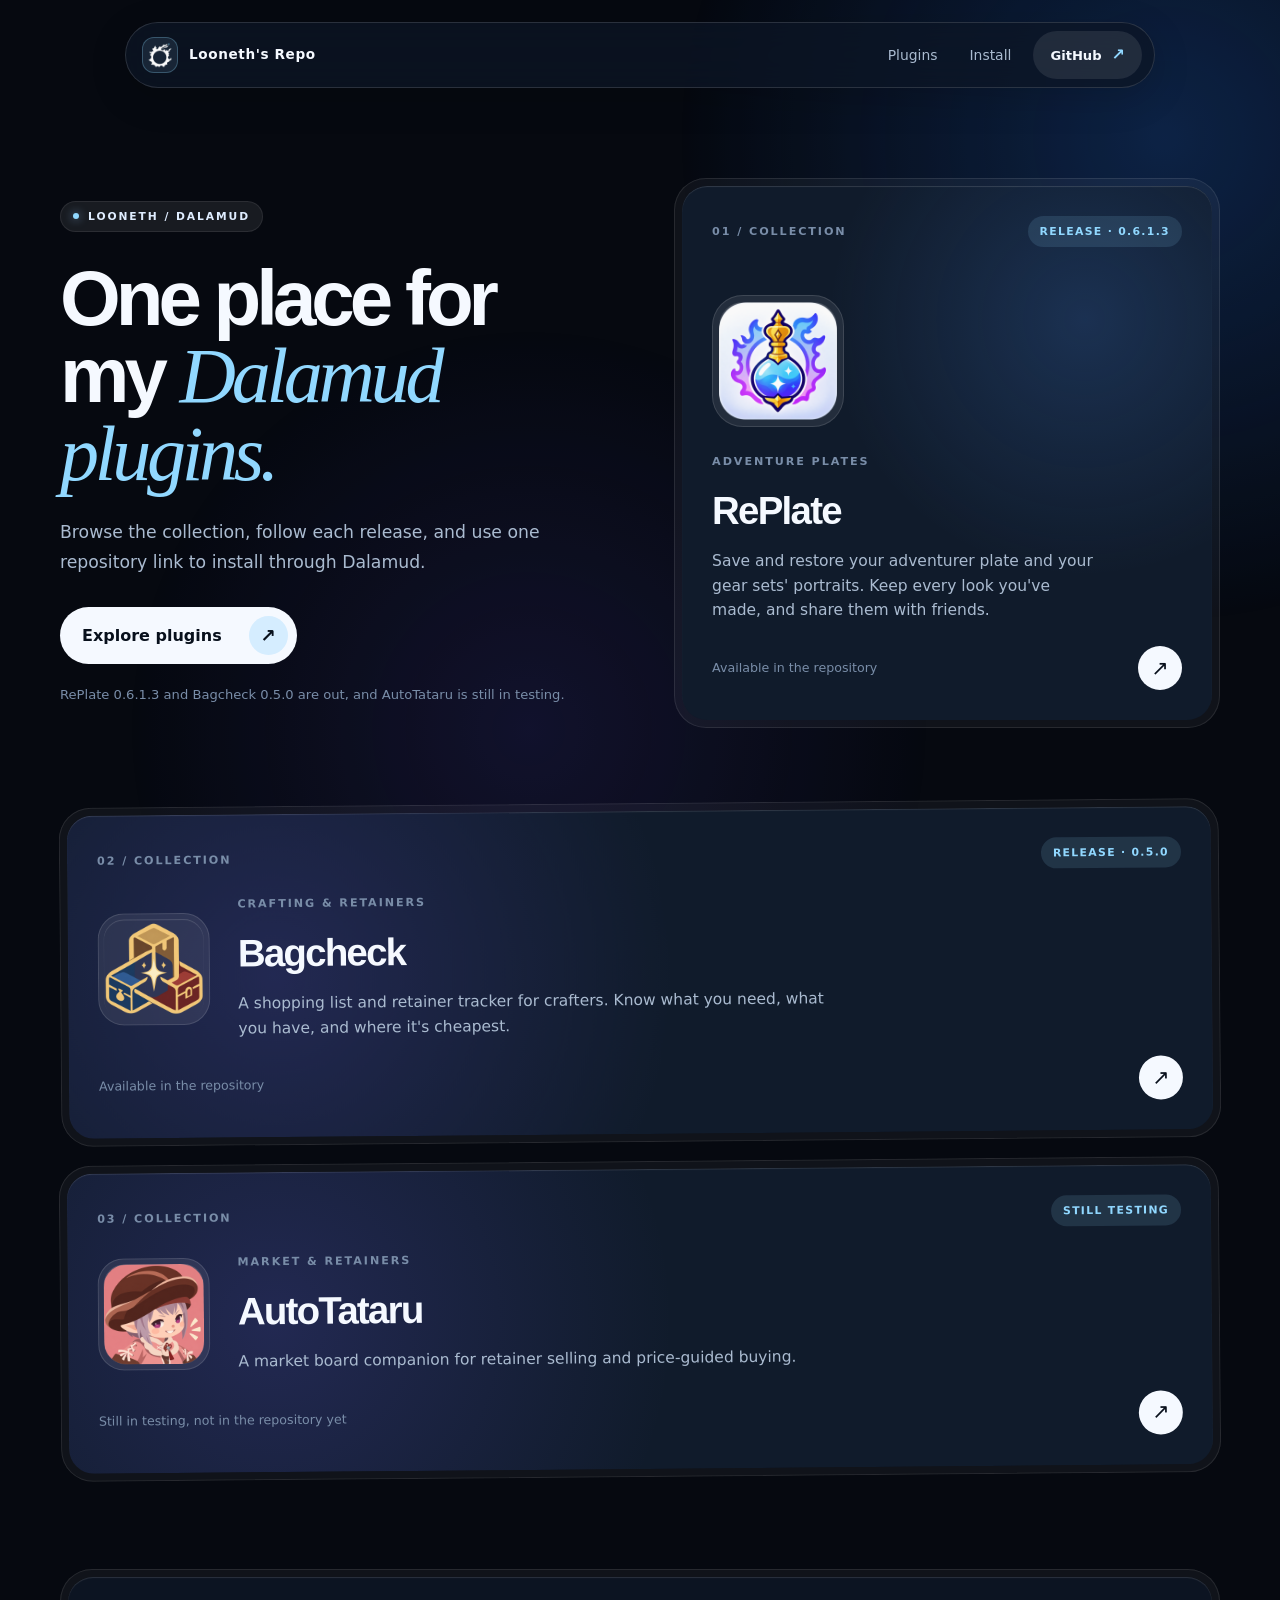
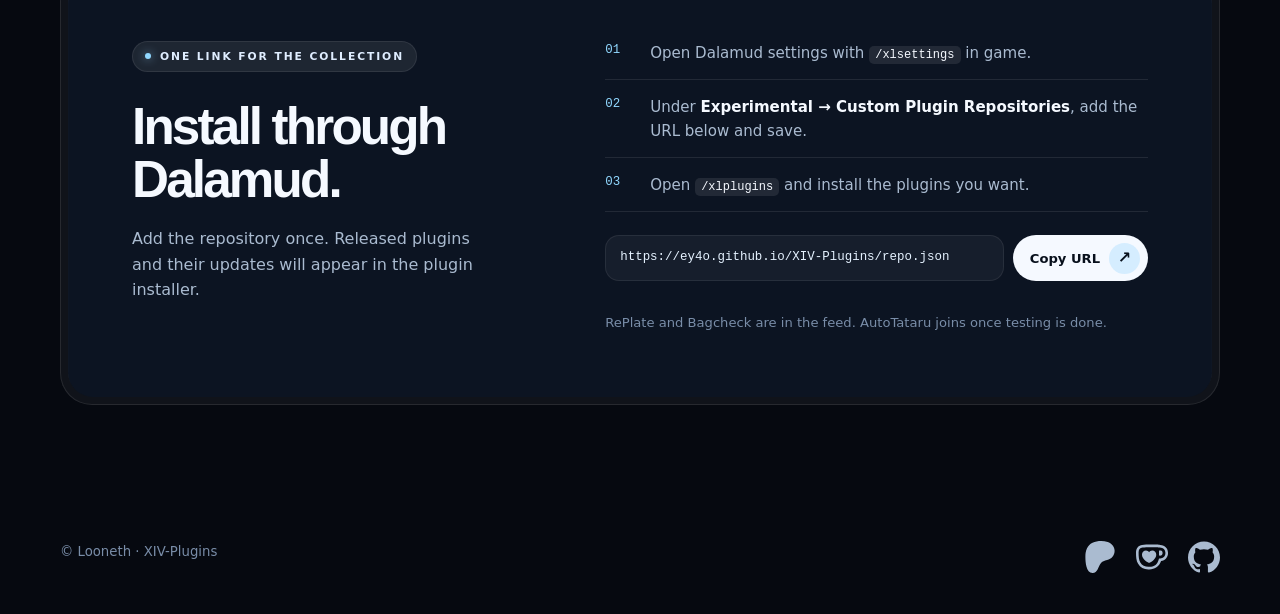
==== commit ac7da300: "RePlate 0.6.1.3" ====
--- a/docs/index.html
+++ b/docs/index.html
@@ -26,12 +26,12 @@
         <h1 id="page-title">One place for my <em>Dalamud plugins.</em></h1>
         <p class="hero-intro">Browse the collection, follow each release, and use one repository link to install through Dalamud.</p>
         <a class="cta" href="#collection"><span>Explore plugins</span><span class="cta-icon" aria-hidden="true">↗</span></a>
-        <p class="hero-note">RePlate 0.6.1.2 and Bagcheck 0.5.0 are out, and AutoTataru is still in testing.</p>
+        <p class="hero-note">RePlate 0.6.1.3 and Bagcheck 0.5.0 are out, and AutoTataru is still in testing.</p>
       </div>
 
       <div class="feature-shell" id="collection" data-reveal>
         <article class="feature-card" aria-labelledby="featured-plugin">
-          <div class="feature-top"><span class="overline">01 / Collection</span><span class="status">Release · 0.6.1.2</span></div>
+          <div class="feature-top"><span class="overline">01 / Collection</span><span class="status">Release · 0.6.1.3</span></div>
           <div class="feature-icon-shell"><div class="feature-icon-core"><img src="assets/replate-icon.png" alt="RePlate icon" width="116" height="116"></div></div>
           <div class="feature-content">
             <p class="overline">Adventure Plates</p>
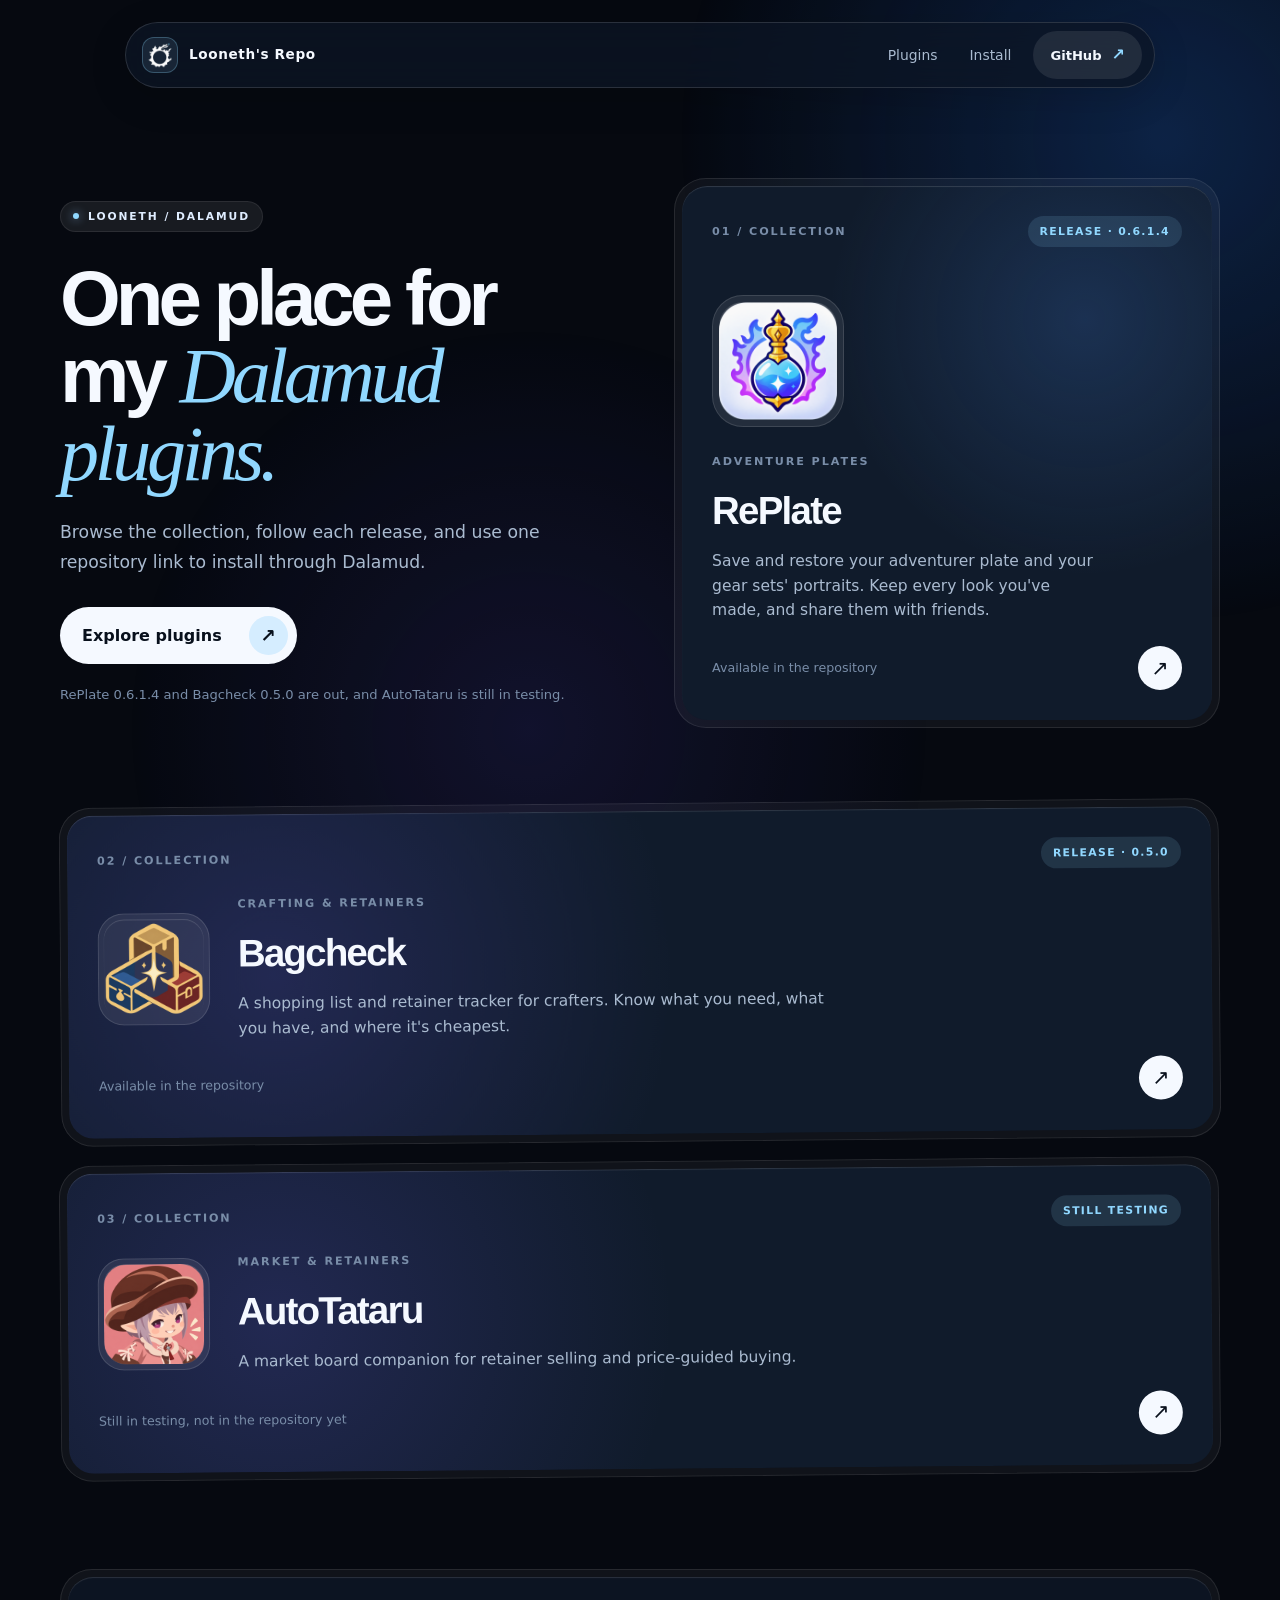
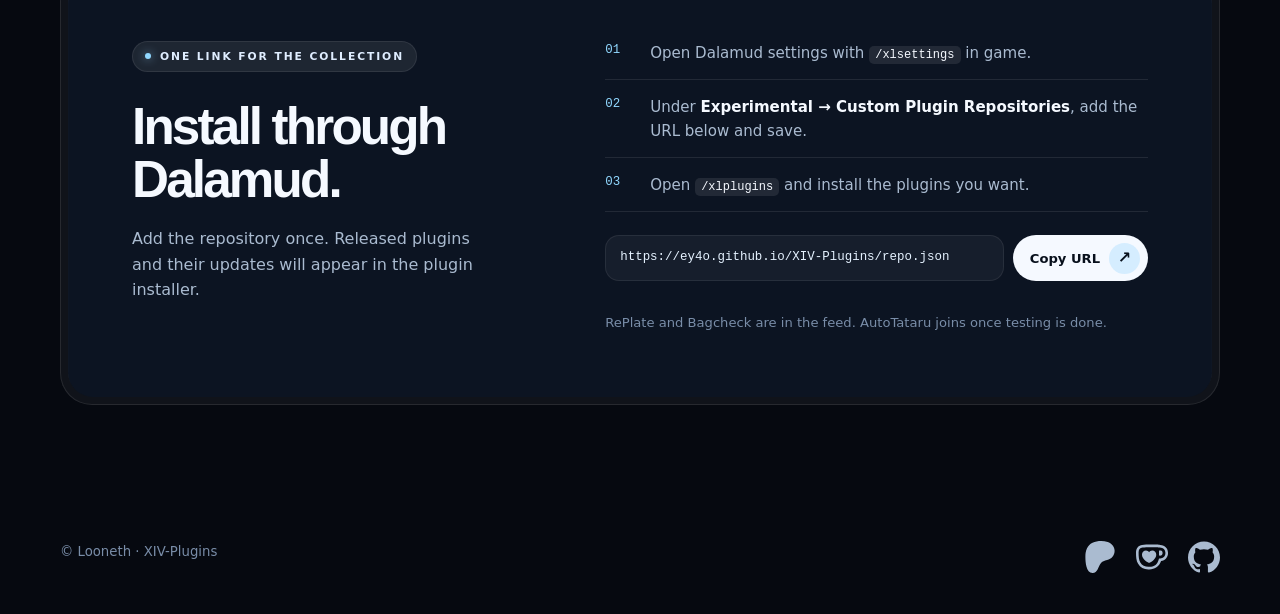
==== commit 353ea6fb: "RePlate 0.6.1.4: undo and a Dark window style" ====
--- a/docs/index.html
+++ b/docs/index.html
@@ -26,12 +26,12 @@
         <h1 id="page-title">One place for my <em>Dalamud plugins.</em></h1>
         <p class="hero-intro">Browse the collection, follow each release, and use one repository link to install through Dalamud.</p>
         <a class="cta" href="#collection"><span>Explore plugins</span><span class="cta-icon" aria-hidden="true">↗</span></a>
-        <p class="hero-note">RePlate 0.6.1.3 and Bagcheck 0.5.0 are out, and AutoTataru is still in testing.</p>
+        <p class="hero-note">RePlate 0.6.1.4 and Bagcheck 0.5.0 are out, and AutoTataru is still in testing.</p>
       </div>
 
       <div class="feature-shell" id="collection" data-reveal>
         <article class="feature-card" aria-labelledby="featured-plugin">
-          <div class="feature-top"><span class="overline">01 / Collection</span><span class="status">Release · 0.6.1.3</span></div>
+          <div class="feature-top"><span class="overline">01 / Collection</span><span class="status">Release · 0.6.1.4</span></div>
           <div class="feature-icon-shell"><div class="feature-icon-core"><img src="assets/replate-icon.png" alt="RePlate icon" width="116" height="116"></div></div>
           <div class="feature-content">
             <p class="overline">Adventure Plates</p>
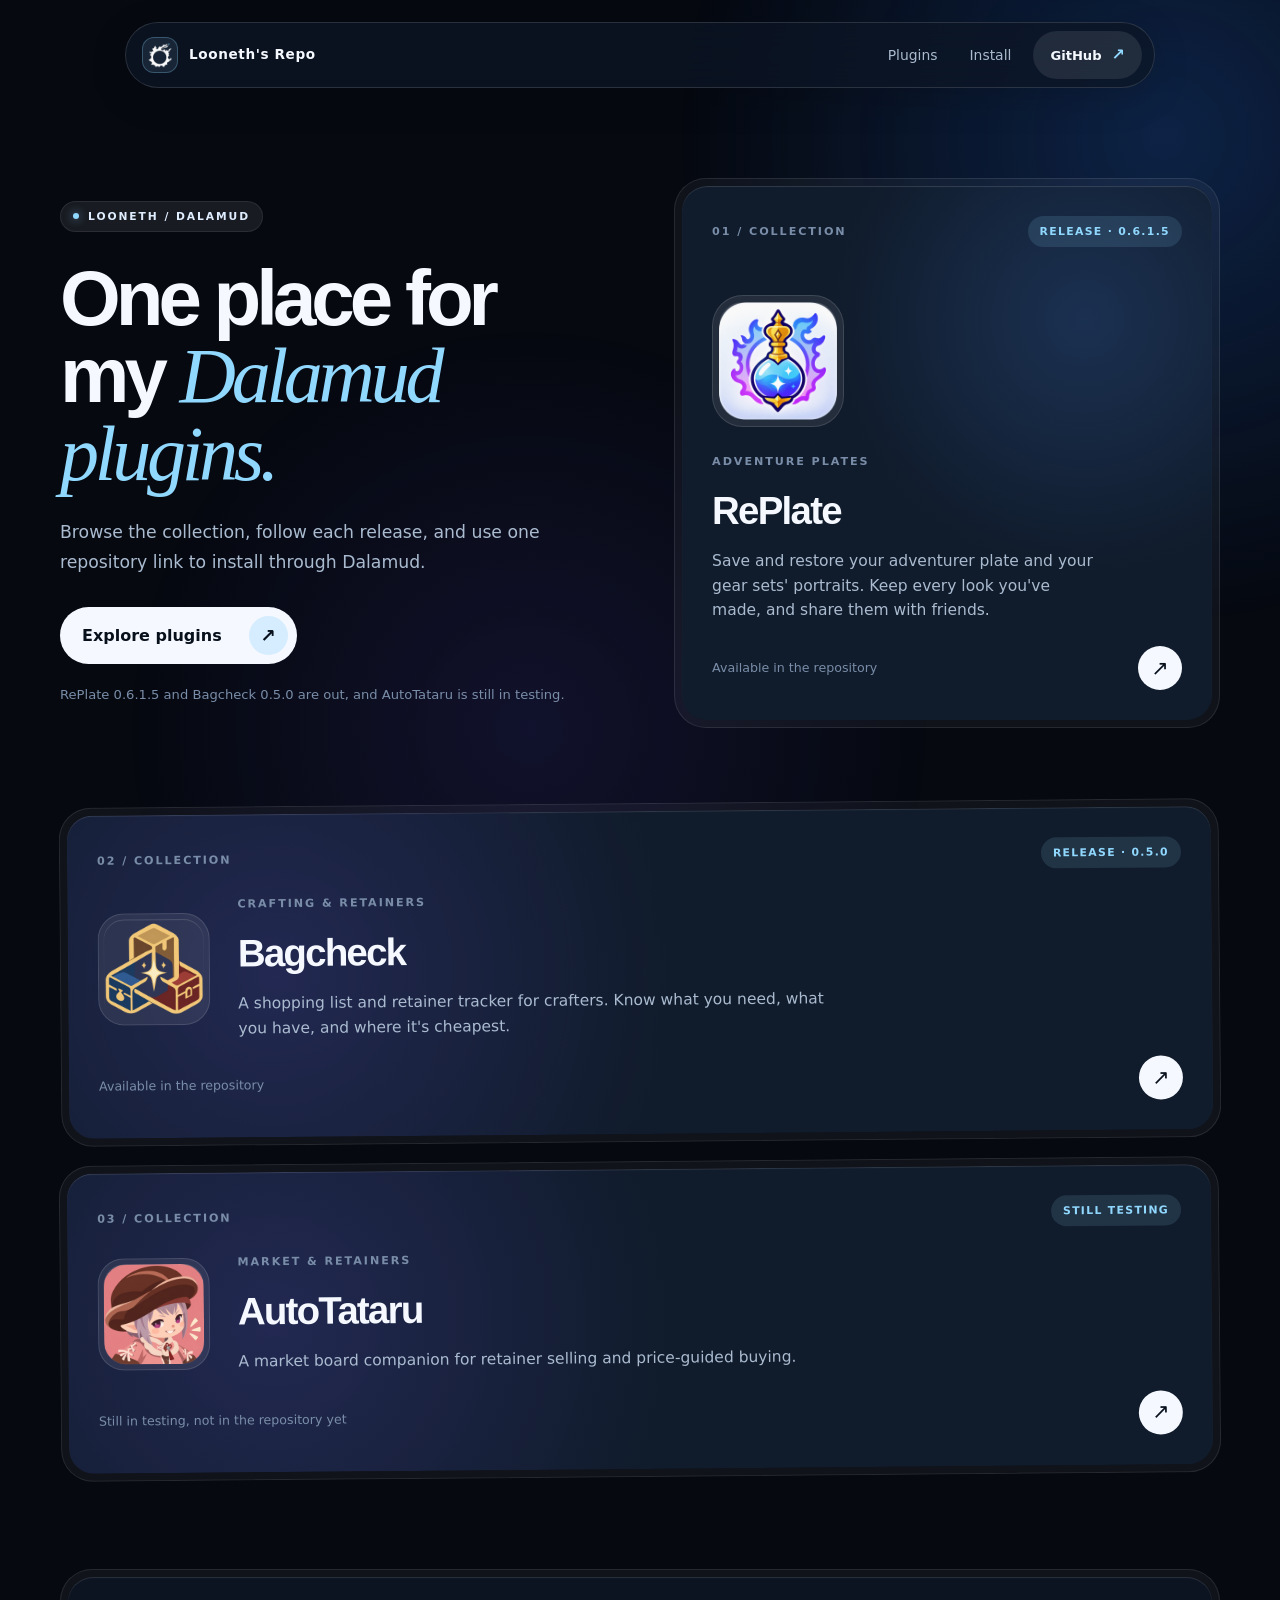
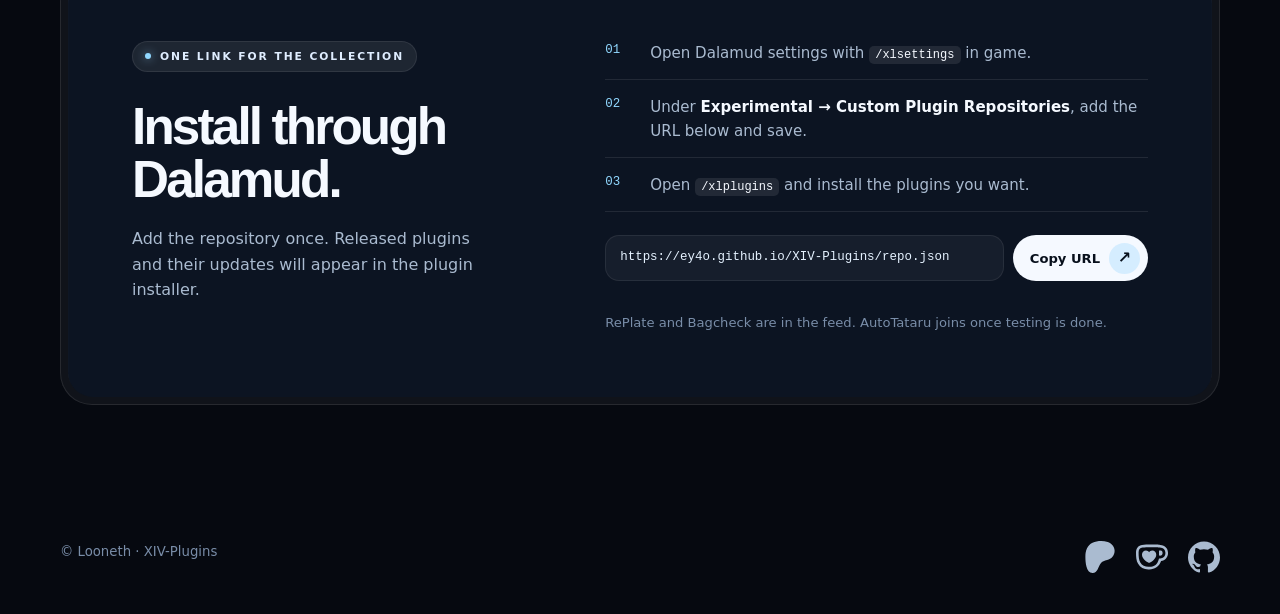
==== commit 9054b310: "RePlate 0.6.1.5" ====
--- a/docs/index.html
+++ b/docs/index.html
@@ -26,12 +26,12 @@
         <h1 id="page-title">One place for my <em>Dalamud plugins.</em></h1>
         <p class="hero-intro">Browse the collection, follow each release, and use one repository link to install through Dalamud.</p>
         <a class="cta" href="#collection"><span>Explore plugins</span><span class="cta-icon" aria-hidden="true">↗</span></a>
-        <p class="hero-note">RePlate 0.6.1.4 and Bagcheck 0.5.0 are out, and AutoTataru is still in testing.</p>
+        <p class="hero-note">RePlate 0.6.1.5 and Bagcheck 0.5.0 are out, and AutoTataru is still in testing.</p>
       </div>
 
       <div class="feature-shell" id="collection" data-reveal>
         <article class="feature-card" aria-labelledby="featured-plugin">
-          <div class="feature-top"><span class="overline">01 / Collection</span><span class="status">Release · 0.6.1.4</span></div>
+          <div class="feature-top"><span class="overline">01 / Collection</span><span class="status">Release · 0.6.1.5</span></div>
           <div class="feature-icon-shell"><div class="feature-icon-core"><img src="assets/replate-icon.png" alt="RePlate icon" width="116" height="116"></div></div>
           <div class="feature-content">
             <p class="overline">Adventure Plates</p>
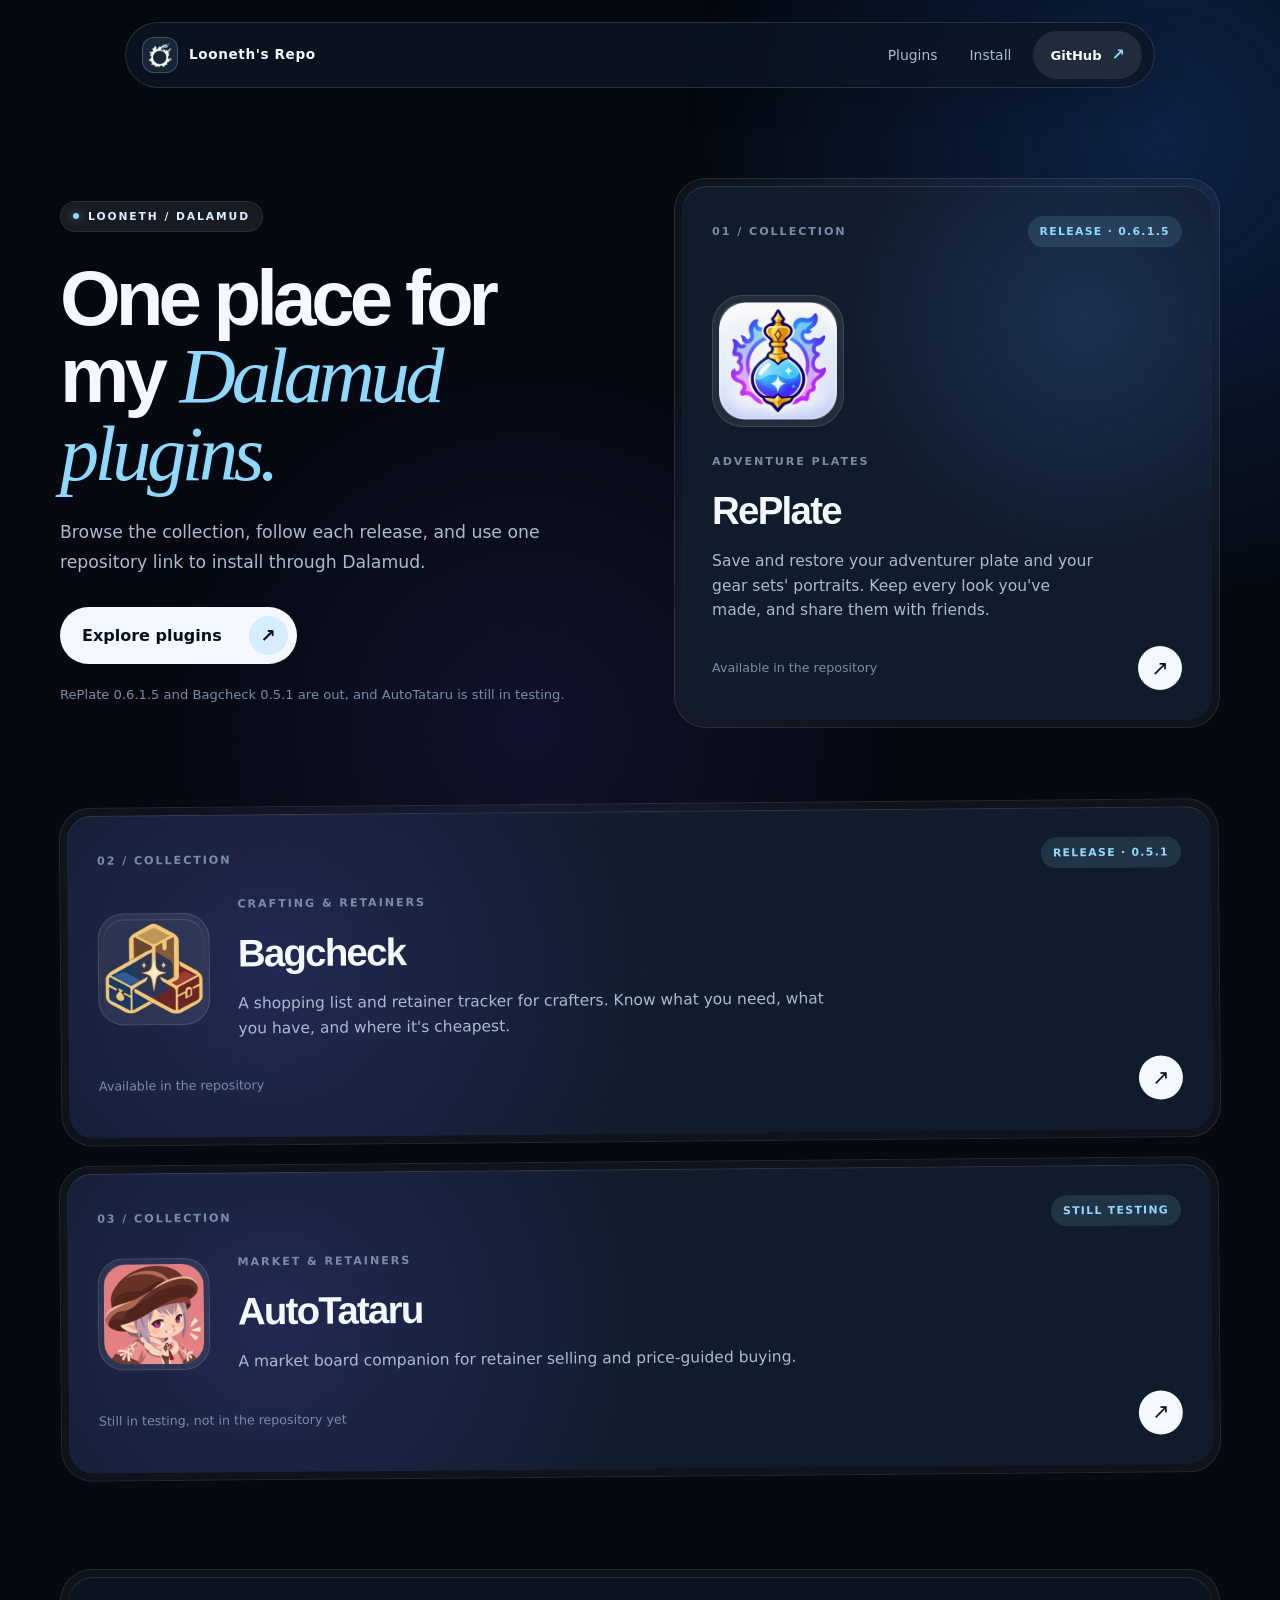
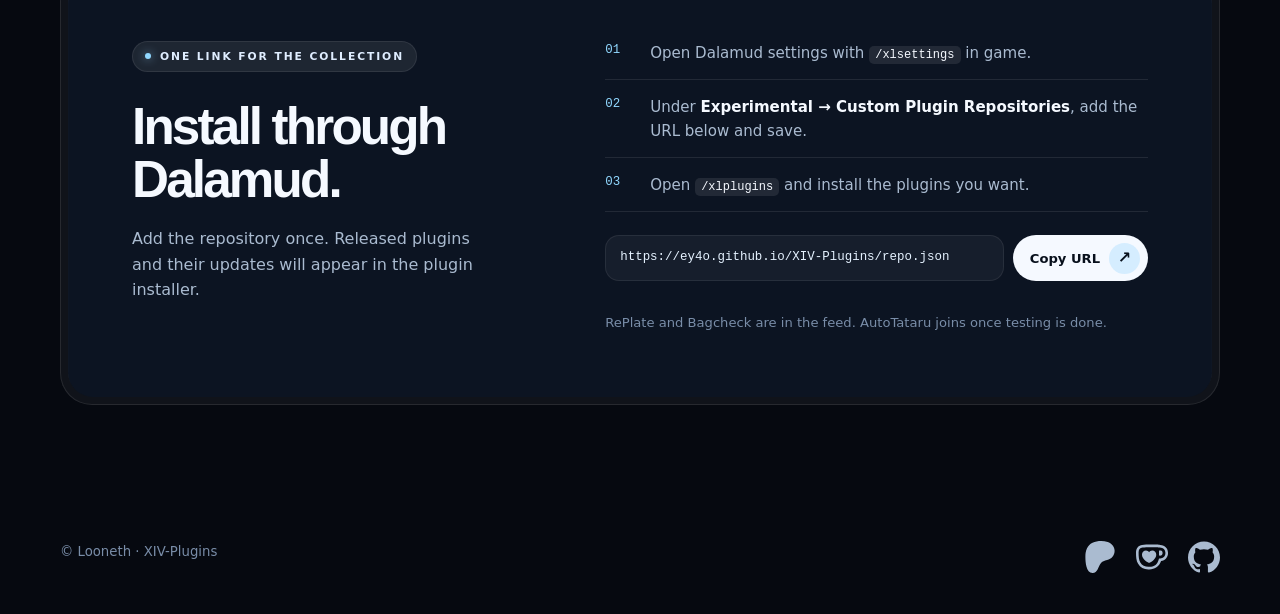
==== commit 6c32cfe1: "Bagcheck 0.5.1" ====
--- a/docs/index.html
+++ b/docs/index.html
@@ -26,7 +26,7 @@
         <h1 id="page-title">One place for my <em>Dalamud plugins.</em></h1>
         <p class="hero-intro">Browse the collection, follow each release, and use one repository link to install through Dalamud.</p>
         <a class="cta" href="#collection"><span>Explore plugins</span><span class="cta-icon" aria-hidden="true">↗</span></a>
-        <p class="hero-note">RePlate 0.6.1.5 and Bagcheck 0.5.0 are out, and AutoTataru is still in testing.</p>
+        <p class="hero-note">RePlate 0.6.1.5 and Bagcheck 0.5.1 are out, and AutoTataru is still in testing.</p>
       </div>
 
       <div class="feature-shell" id="collection" data-reveal>
@@ -46,7 +46,7 @@
     <section class="collection-addition layout-shell" aria-labelledby="bagcheck-plugin" data-reveal>
       <div class="feature-shell">
         <article class="feature-card feature-card-addition">
-          <div class="feature-top"><span class="overline">02 / Collection</span><span class="status">Release · 0.5.0</span></div>
+          <div class="feature-top"><span class="overline">02 / Collection</span><span class="status">Release · 0.5.1</span></div>
           <div class="feature-card-addition-main">
             <div class="feature-icon-shell"><div class="feature-icon-core"><img src="assets/bagcheck-icon.png" alt="Bagcheck icon" width="116" height="116"></div></div>
             <div class="feature-content">
